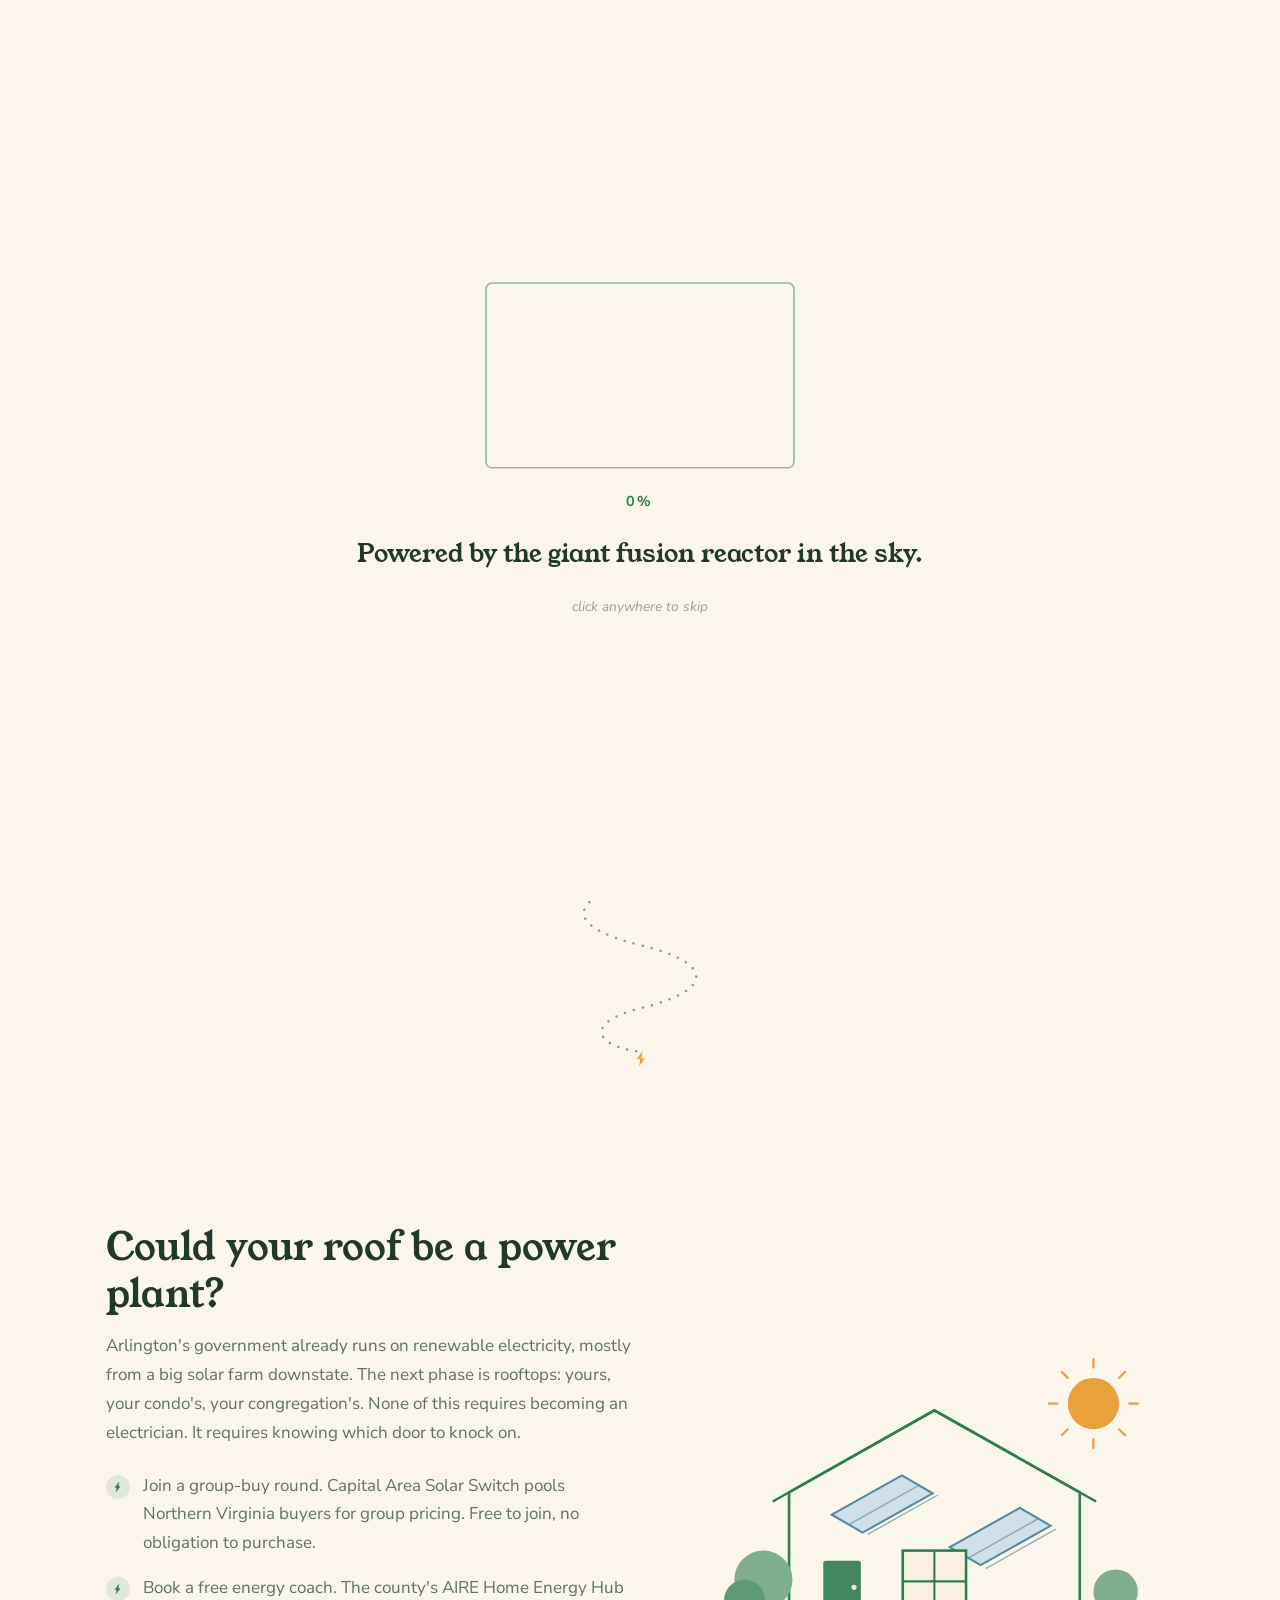
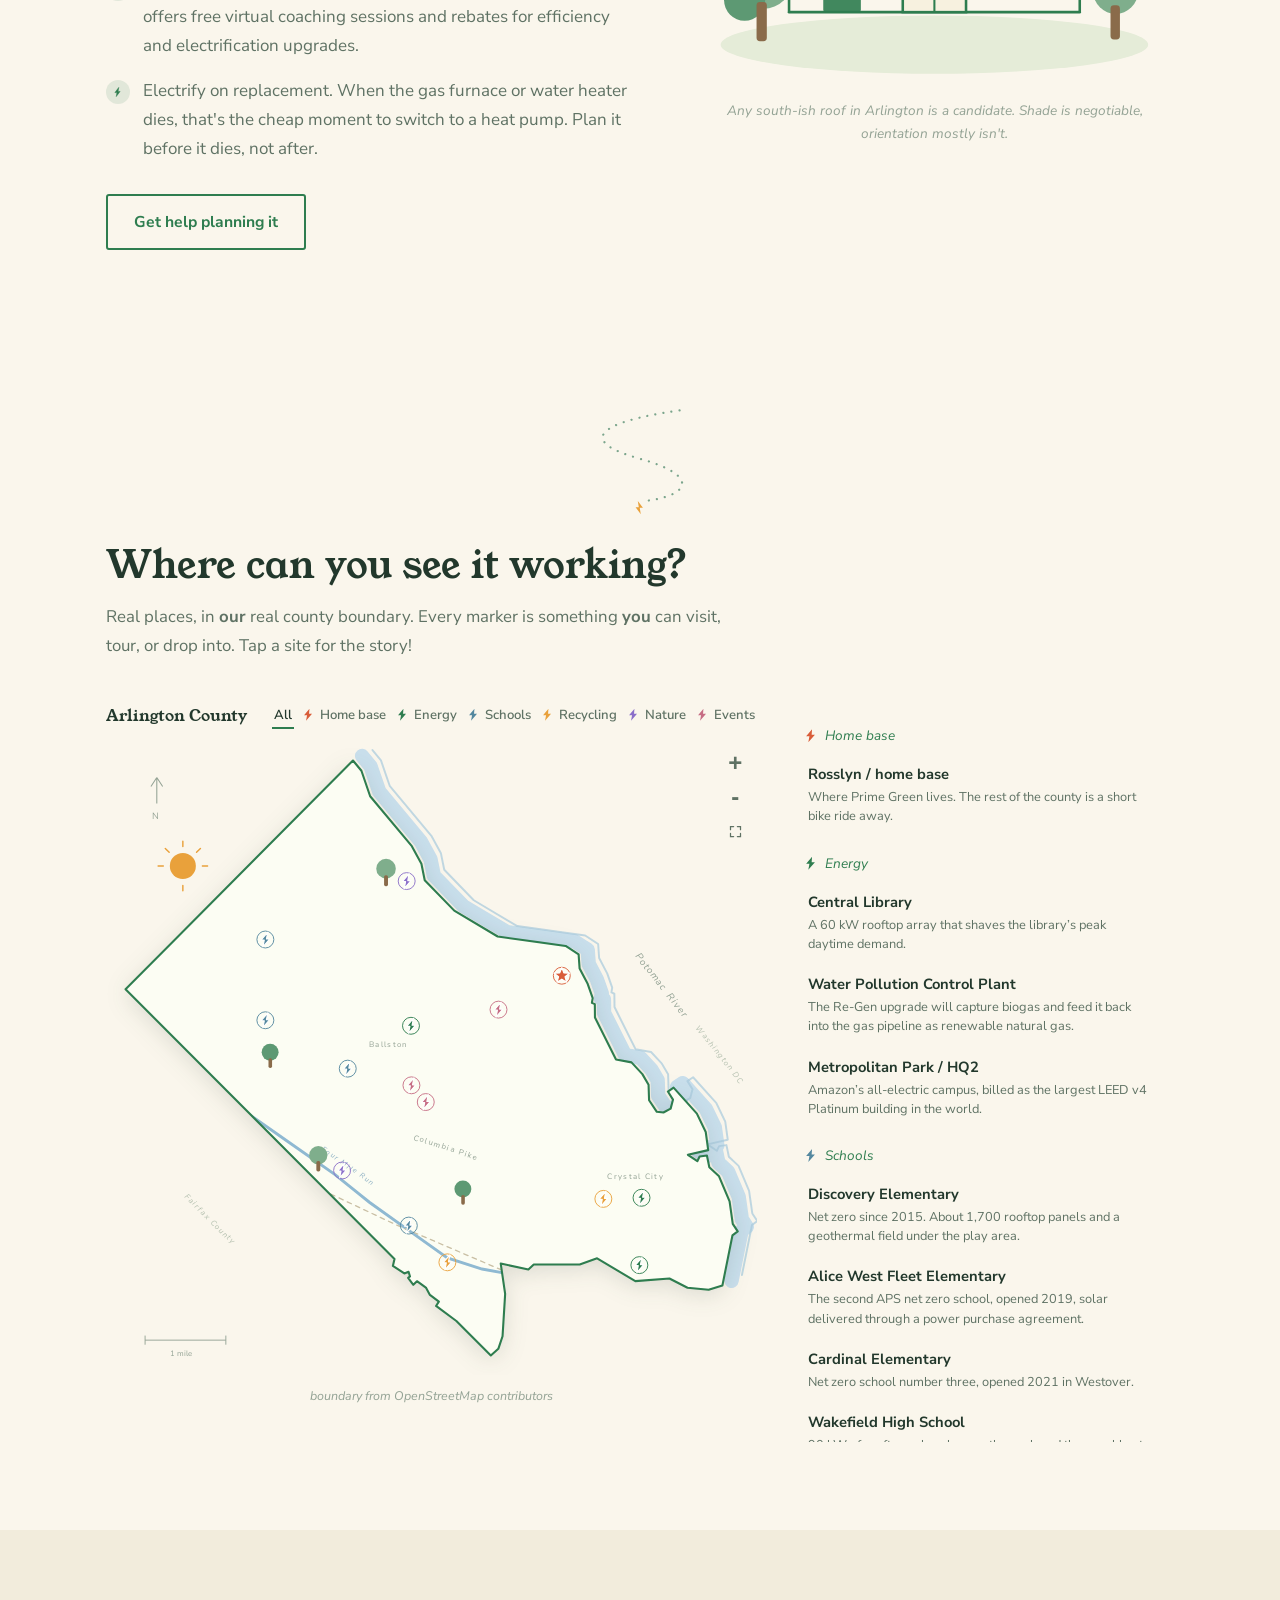
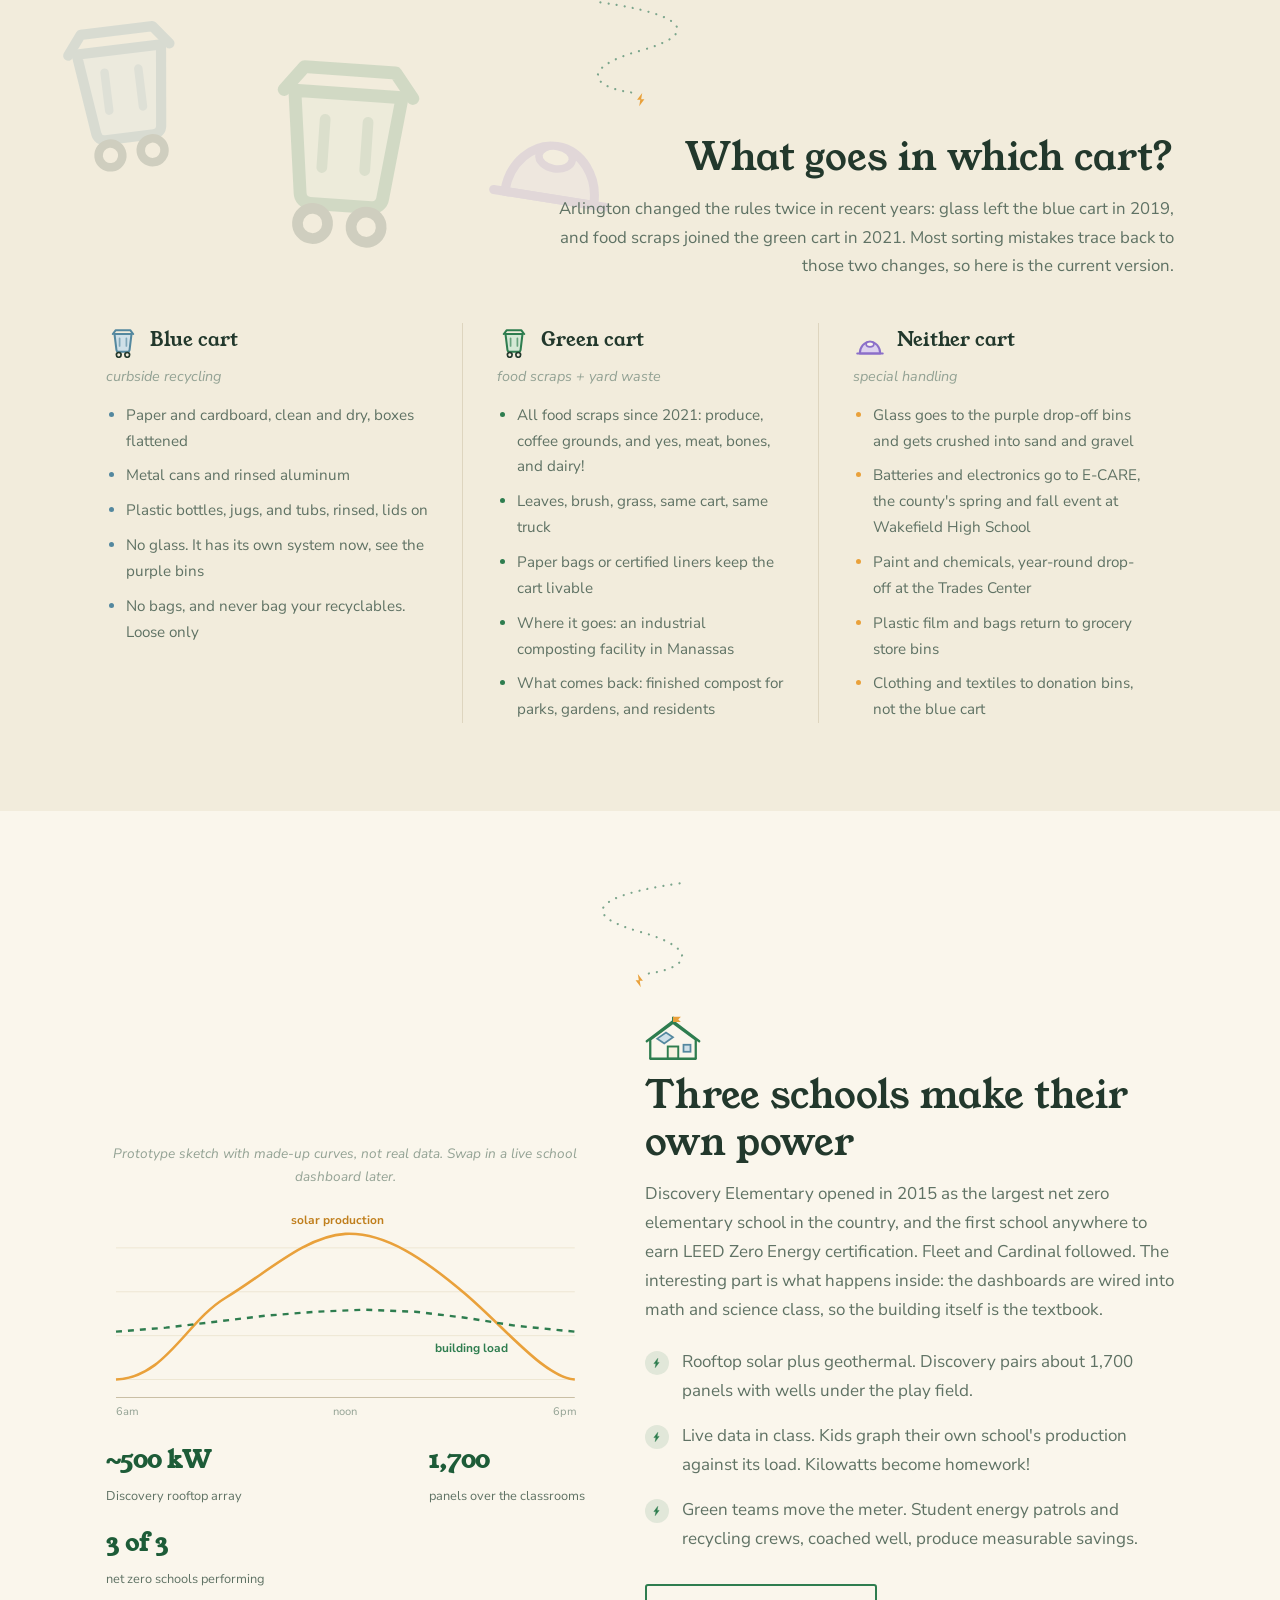
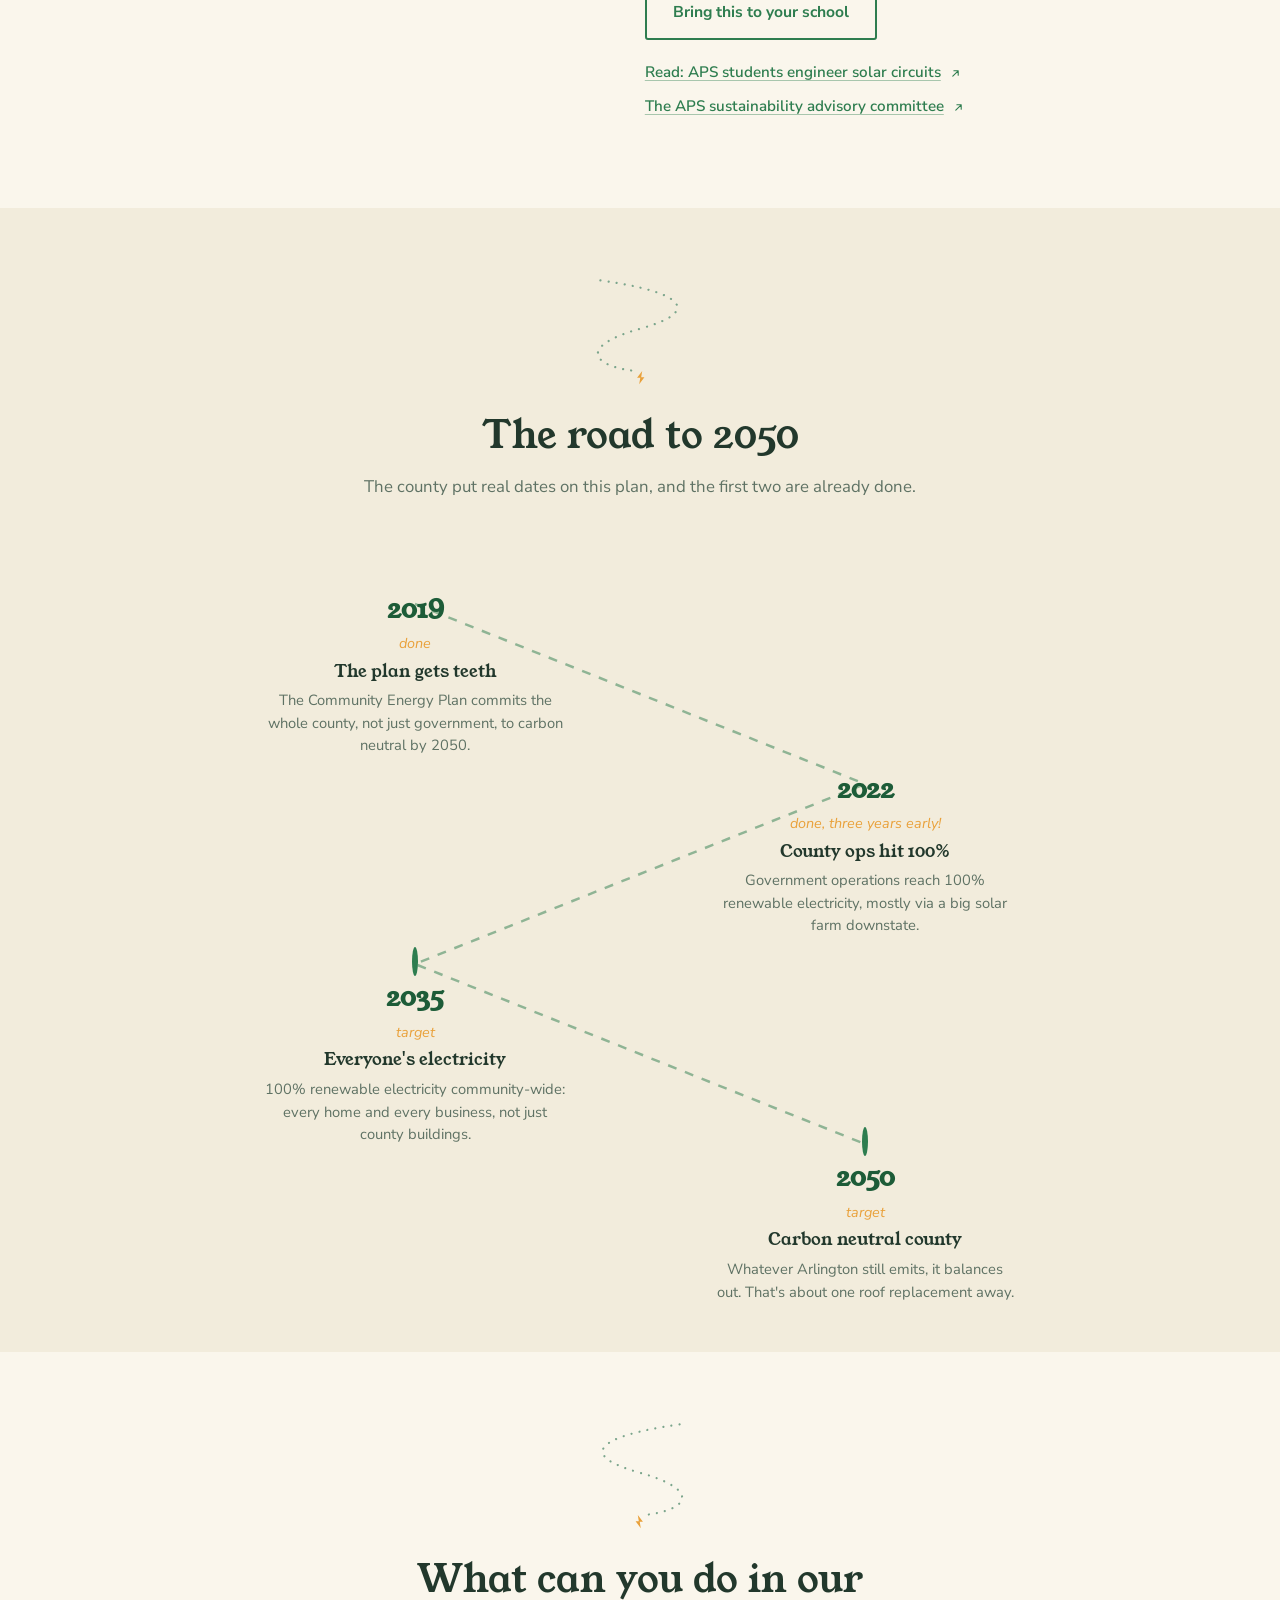
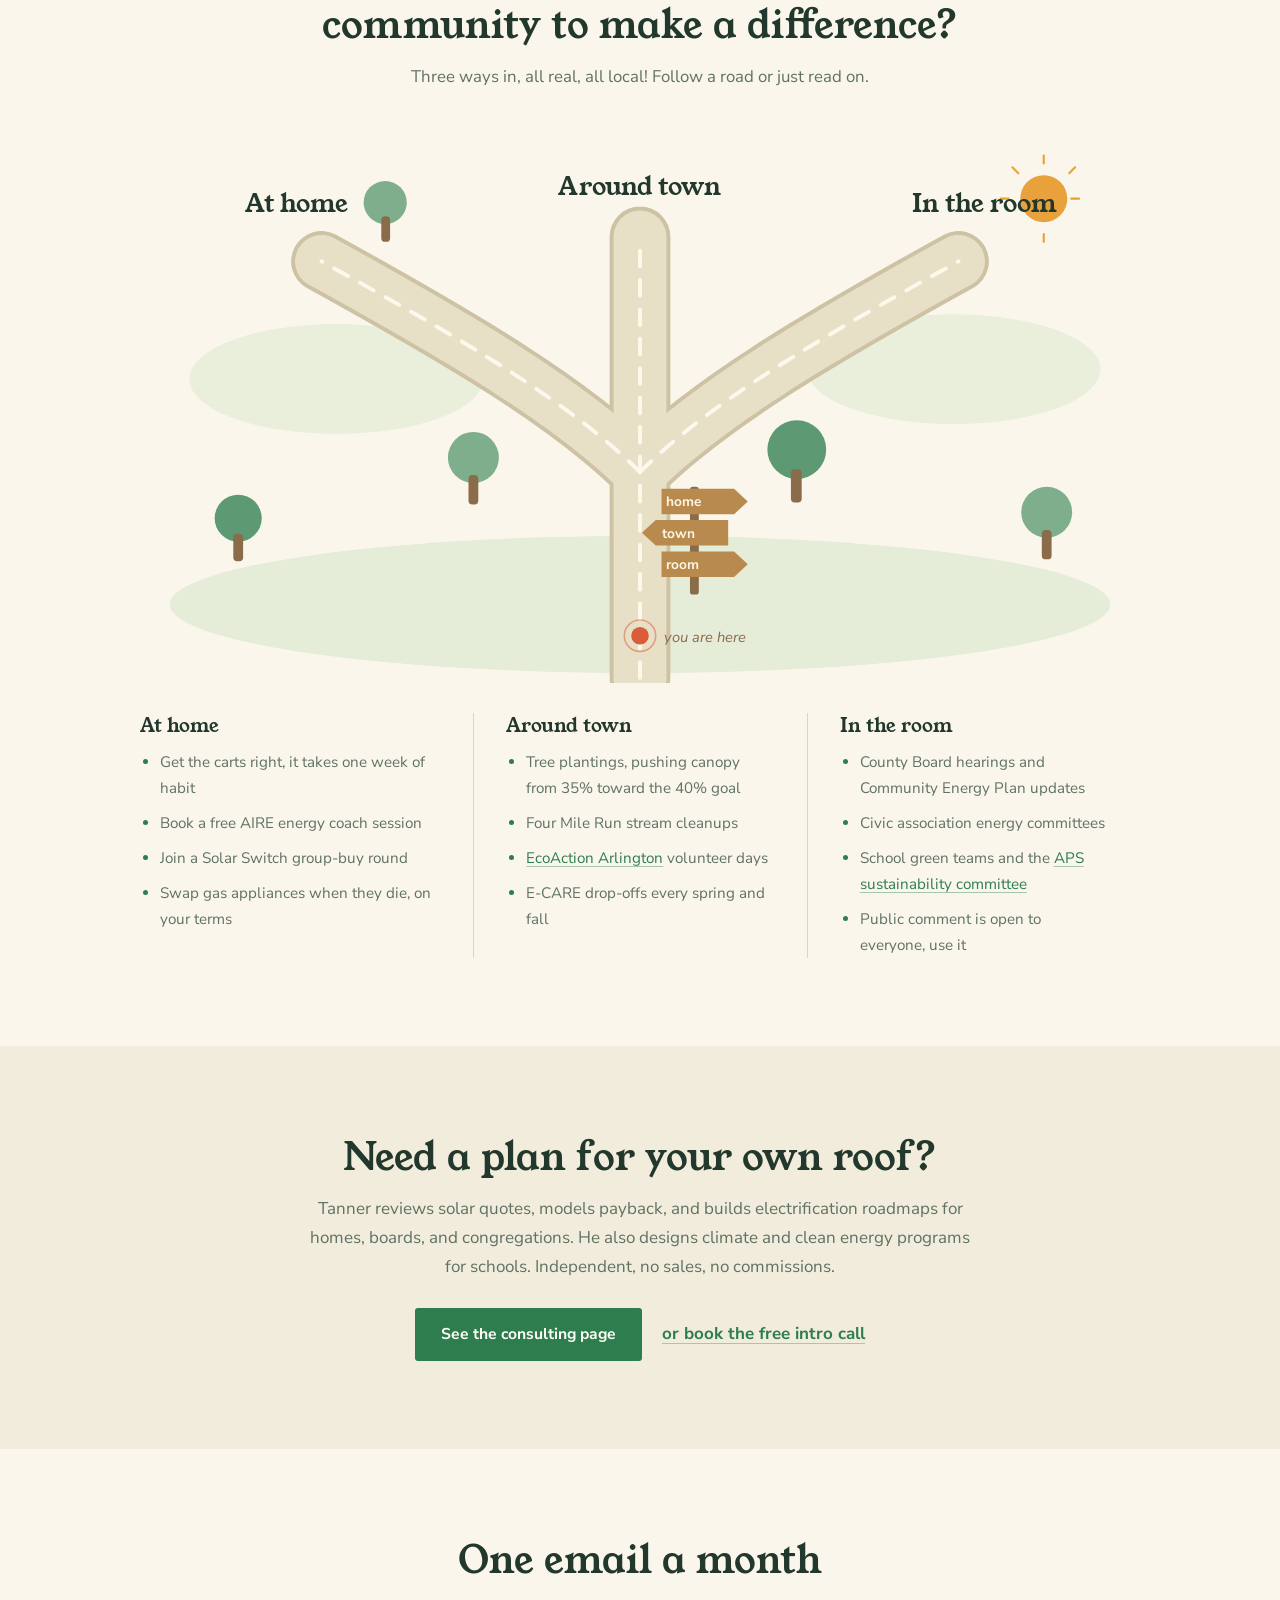
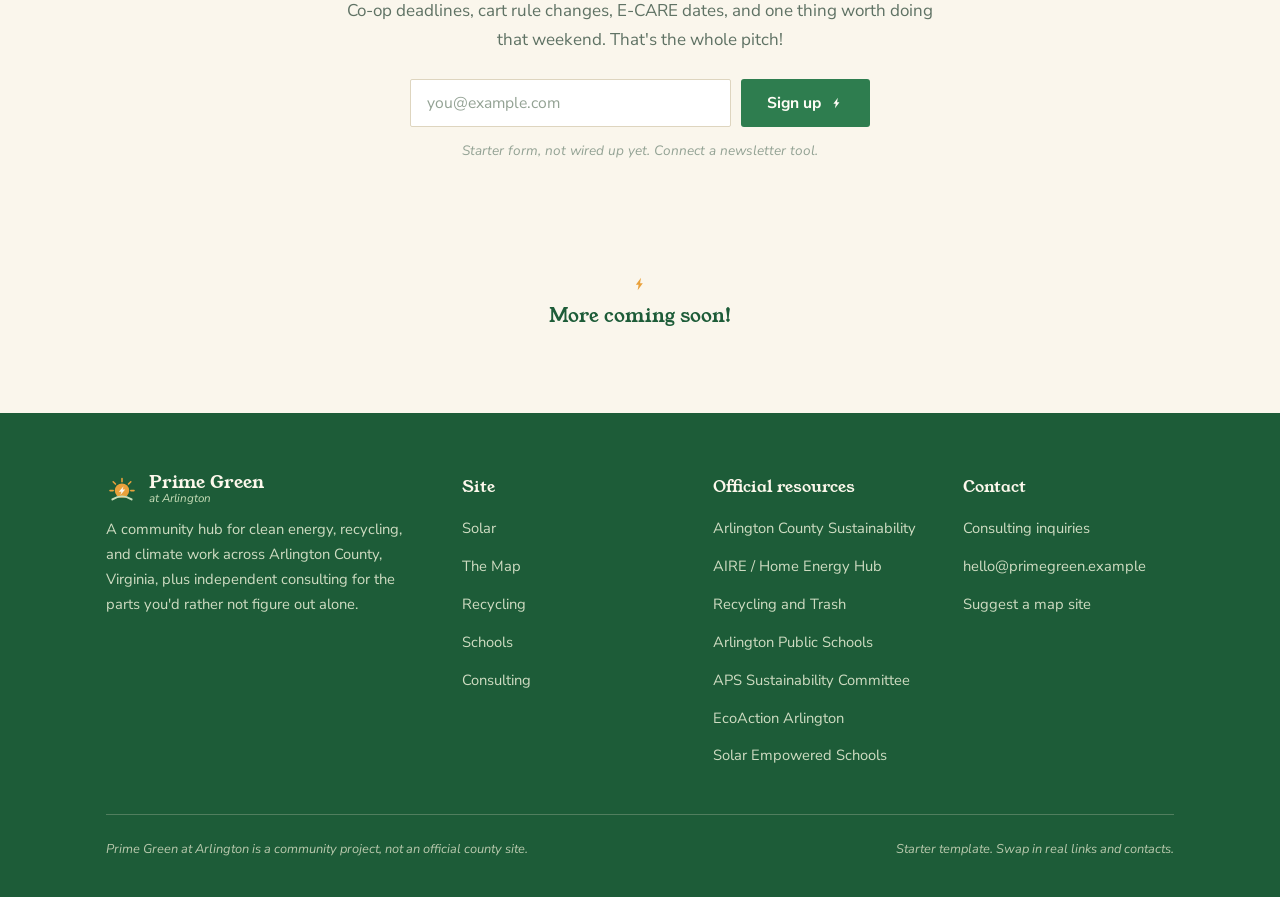
==== index.html @ dbecb6dd "Add files via upload" ====
<!DOCTYPE html>
<html lang="en">
<head>
<meta charset="UTF-8">
<meta name="viewport" content="width=device-width, initial-scale=1.0">
<title>Prime Green at Arlington | Clean Energy, Recycling, and Climate Work in Arlington County, VA</title>
<meta name="description" content="Prime Green tracks Arlington County's switch to clean energy: solar, recycling, net zero schools, and the road to carbon neutral by 2050. Plus independent consulting.">
<link rel="preconnect" href="https://fonts.googleapis.com">
<link rel="preconnect" href="https://fonts.gstatic.com" crossorigin>
<link href="https://fonts.googleapis.com/css2?family=Young+Serif&family=Nunito+Sans:ital,wght@0,400;0,600;0,700;1,400;1,600&display=swap" rel="stylesheet">
<link rel="stylesheet" href="prime.css">
<style>
/* ---------- intro ---------- */
#intro{position:fixed;inset:0;z-index:600;background:var(--paper);display:flex;flex-direction:column;align-items:center;justify-content:center;gap:20px;transition:transform .65s cubic-bezier(.7,0,.3,1),opacity .55s;cursor:pointer}
#intro.done{transform:translateY(-100%);opacity:.3;pointer-events:none}
#intro svg{width:min(310px,70vw);overflow:visible}
#intro .cell{fill:rgba(46,125,79,.06);stroke:rgba(46,125,79,.35);stroke-width:1;transition:fill .16s}
#intro .cell.on{fill:#2e7d4f}
.intro-pct{font-size:.9rem;font-weight:700;letter-spacing:.18em;color:var(--green)}
.intro-line{font-family:var(--serif);font-size:clamp(1.1rem,2.7vw,1.55rem);color:var(--ink);text-align:center;padding:0 26px}
.intro-meta{font-style:italic;font-size:.85rem;color:var(--faint)}
body.intro-lock{overflow:hidden}

/* ---------- hero ---------- */
.hero{padding:170px 0 70px;text-align:center;position:relative;overflow:hidden}
.hero::before{content:"";position:absolute;inset:0;background:radial-gradient(640px 340px at 50% 0%,rgba(233,161,59,.14),transparent 65%)}
.hero .wrap{position:relative}
.hero-sun{width:92px;height:92px;margin:0 auto 18px;display:block}
.sun-rays{animation:sunspin 60s linear infinite;transform-origin:50px 50px}
@keyframes sunspin{to{transform:rotate(360deg)}}
@media(prefers-reduced-motion:reduce){.sun-rays{animation:none}}
.hero h1{font-size:clamp(2.1rem,4.6vw,3.5rem);line-height:1.16;max-width:17em;margin:8px auto 20px}
.hero .sub{color:var(--soft);font-size:1.13rem;max-width:37em;margin:0 auto 34px}
.btn-row{display:flex;gap:20px;justify-content:center;align-items:center;flex-wrap:wrap}
.stats-wrap{margin-top:56px}

/* ---------- solar split ---------- */
.split{display:grid;grid-template-columns:1.05fr .95fr;gap:60px;align-items:center}
@media(max-width:920px){.split{grid-template-columns:1fr;gap:40px}}
.sketch{position:relative}
.sketch svg{display:block;width:100%;height:auto}
.sketch figcaption{margin-top:10px;text-align:center;font-style:italic;font-size:.85rem;color:var(--faint)}

/* ---------- map ---------- */
.map-shell{display:grid;grid-template-columns:1.25fr .75fr;gap:26px;align-items:stretch}
@media(max-width:980px){.map-shell{grid-template-columns:1fr}}
.map-frame{position:relative}
.map-head{display:flex;justify-content:space-between;align-items:center;gap:12px;flex-wrap:wrap;margin-bottom:12px}
.map-head .t{font-family:var(--serif);font-size:1rem;color:var(--ink)}
.map-filters{display:flex;gap:7px;flex-wrap:wrap}
.mf{font-family:var(--sans);font-size:.82rem;font-weight:600;padding:3px 2px;border:0;border-bottom:2px solid transparent;background:none;color:var(--soft);cursor:pointer;display:inline-flex;align-items:center;gap:7px;transition:all .2s}
.mf i{width:10px;height:12px;display:inline-block;clip-path:polygon(62% 0,8% 55%,38% 55%,28% 100%,88% 42%,58% 42%)}
.mf:hover{color:var(--ink)}
.mf.on{color:var(--ink);border-bottom-color:var(--green)}
.map-box{position:relative}
.map-box svg{display:block;width:100%;height:auto}
.zoomctl{position:absolute;top:6px;right:6px;display:grid;gap:2px;z-index:6}
.zoomctl button{width:32px;height:32px;border:0;background:none;color:var(--soft);font-size:1.5rem;font-weight:600;line-height:1;cursor:pointer;display:flex;align-items:center;justify-content:center;transition:color .15s,transform .15s}
.zoomctl button:hover{color:var(--green-deep);transform:scale(1.15)}
.zoomctl button svg{width:15px;height:15px}
#mapBox.zoomed svg{cursor:grab}
#mapBox.dragging svg{cursor:grabbing}
.map-foot{display:flex;justify-content:space-between;gap:10px;flex-wrap:wrap;margin-top:10px;font-size:.78rem;font-style:italic;color:var(--faint)}
.map-tip{position:absolute;z-index:5;pointer-events:none;background:#fff;border:1px solid var(--rule);border-radius:2px;box-shadow:0 8px 26px rgba(34,56,44,.16);padding:10px 14px;max-width:235px;opacity:0;transition:opacity .15s;transform:translate(-50%,-112%)}
.map-tip b{display:block;font-size:.85rem;color:var(--green-deep);margin-bottom:3px}
.map-tip span{font-size:.8rem;color:var(--soft);line-height:1.5;display:block}
.map-tip.show{opacity:1}
.mk{cursor:pointer}
.mk .ring{transform-box:fill-box;transform-origin:center;animation:pulse 2.6s ease-out infinite}
@keyframes pulse{0%{transform:scale(.4);opacity:.7}70%{transform:scale(2.1);opacity:0}100%{transform:scale(2.1);opacity:0}}
@media(prefers-reduced-motion:reduce){.mk .ring{animation:none;opacity:.2}}
.mk.dim{opacity:.15}
.mk.on .dot{stroke:var(--ink)}
.site-list{padding:6px 0;overflow-y:auto;max-height:740px}
.sl-group{font-style:italic;font-size:.85rem;color:var(--green);padding:16px 22px 6px;display:flex;align-items:center;gap:9px}
.sl-group i{width:11px;height:13px;display:inline-block;clip-path:polygon(62% 0,8% 55%,38% 55%,28% 100%,88% 42%,58% 42%)}
.sl-item{padding:9px 22px;cursor:pointer;border-left:3px solid transparent;transition:all .15s}
.sl-item:hover,.sl-item.on{background:rgba(46,125,79,.06);border-left-color:var(--green)}
.sl-item b{display:block;font-size:.92rem;color:var(--ink)}
.sl-item span{font-size:.8rem;color:var(--soft);line-height:1.5;display:block;margin-top:1px}
.sl-item.hide{display:none}

/* ---------- recycling ---------- */
.cart-art{position:absolute;top:64px;left:3%;display:flex;align-items:flex-start;gap:30px;opacity:.16;pointer-events:none}
.cart-art svg{width:170px;height:auto}
.cart-art svg:nth-child(1){transform:rotate(-7deg)}
.cart-art svg:nth-child(2){width:215px;transform:translateY(30px) rotate(4deg)}
.cart-art svg:nth-child(3){width:150px;transform:translateY(70px) rotate(9deg)}
@media(max-width:880px){.cart-art{opacity:.09;gap:14px;left:0;top:36px}.cart-art svg{width:110px}.cart-art svg:nth-child(2){width:130px}.cart-art svg:nth-child(3){width:95px}}
.guide{display:grid;grid-template-columns:1fr 1fr 1fr;gap:0}
@media(max-width:880px){.guide{grid-template-columns:1fr}}
.gcol{padding:0 34px}
.gcol:first-child{padding-left:0}
.gcol+.gcol{border-left:1px solid var(--rule)}
@media(max-width:880px){.gcol{padding:26px 0;border-left:0!important}.gcol+.gcol{border-top:1px solid var(--rule)}}
.gcol h3{display:flex;align-items:center;gap:10px;margin-bottom:6px}
.gcol h3 svg{width:34px;height:auto;flex:none}
.gcol .gsub{font-style:italic;color:var(--faint);font-size:.9rem;margin-bottom:14px;display:block}
.gcol ul{list-style:disc;padding-left:20px;display:grid;gap:9px;color:var(--soft);font-size:.95rem}
.gcol li::marker{color:var(--green)}
.gcol li b{color:var(--ink)}
.g-blue li::marker{color:var(--sky)}
.g-x li::marker{color:var(--sun)}

/* ---------- schools ---------- */
.school-feat{display:grid;grid-template-columns:.95fr 1.05fr;gap:60px;align-items:center}
@media(max-width:920px){.school-feat{grid-template-columns:1fr;gap:40px}}
.dash svg{display:block;width:100%;height:auto}
.dash .drow{display:flex;justify-content:space-between;gap:14px;margin-top:18px;flex-wrap:wrap}
.dash .dcell b{display:block;font-family:var(--serif);font-size:1.5rem;color:var(--green-deep)}
.dash .dcell small{font-size:.8rem;color:var(--soft)}
.dash figcaption{margin:0 0 14px;font-style:italic;font-size:.85rem;color:var(--faint);text-align:center}

/* ---------- zigzag timeline ---------- */
.zig{position:relative;height:720px;max-width:900px;margin:0 auto}
.zigline{position:absolute;inset:0;width:100%;height:100%}
.zstop{position:absolute;width:300px;transform:translateX(-50%);text-align:center}
.zstop .zdot{width:18px;height:18px;border-radius:50%;border:3px solid var(--green);background:var(--paper);margin:0 auto 12px}
.zstop.done .zdot{border:0;border-radius:0;width:19px;height:22px;background:var(--green);clip-path:polygon(62% 0,8% 55%,38% 55%,28% 100%,88% 42%,58% 42%)}
.zstop b{font-family:var(--serif);font-size:1.6rem;color:var(--green-deep);display:block}
.zstop .zflag{font-style:italic;color:var(--sun);font-size:.9rem;display:block;margin-bottom:4px}
.zstop h3{font-size:1.08rem;margin-bottom:6px}
.zstop p{font-size:.92rem;color:var(--soft);line-height:1.55}
@media(max-width:760px){
  .zig{height:auto;display:grid;gap:34px;justify-items:center}
  .zigline{display:none}
  .zstop{position:static;transform:none}
}

/* ---------- fork in the road ---------- */
.fork-fig{max-width:980px;margin:0 auto 30px}
.fork-fig svg{display:block;width:100%;height:auto}
.lane-dash{stroke-dasharray:16 14;animation:roaddash 1.7s linear infinite}
@keyframes roaddash{to{stroke-dashoffset:-60}}
@media(prefers-reduced-motion:reduce){.lane-dash{animation:none}}
.fork-branch{cursor:pointer}
.fork-branch .road-label{font-family:var(--serif);font-size:26px;fill:var(--ink);transition:fill .2s}
.fork-branch:hover .road-label,.fork-branch.lit .road-label{fill:var(--green)}
.fork-branch:hover .lane-dash,.fork-branch.lit .lane-dash{stroke:var(--sun)}
.paths{display:grid;grid-template-columns:1fr 1fr 1fr;gap:0;max-width:1000px;margin:0 auto}
@media(max-width:880px){.paths{grid-template-columns:1fr}}
.path-col{padding:0 32px}
.path-col:first-child{padding-left:0}
.path-col+.path-col{border-left:1px solid var(--rule)}
@media(max-width:880px){.path-col{padding:24px 0;border-left:0!important}.path-col+.path-col{border-top:1px solid var(--rule)}}
.path-col.lit h3{color:var(--green)}
.path-col h3{margin-bottom:12px;transition:color .2s}
.path-col ul{list-style:disc;padding-left:20px;display:grid;gap:9px;color:var(--soft);font-size:.95rem}
.path-col li::marker{color:var(--green)}

/* ---------- signup ---------- */
.signup{display:flex;gap:10px;max-width:460px;margin:0 auto}
.signup input{flex:1;background:#fff;border:1px solid var(--rule);border-radius:2px;color:var(--ink);padding:12px 16px;font-family:var(--sans);font-size:.98rem;min-width:0;outline:none}
.signup input:focus{border-color:var(--green)}
.signup input::placeholder{color:var(--faint)}
</style>
</head>
<body>

<div id="intro" role="presentation" aria-hidden="true">
  <svg viewBox="0 0 302 182" xmlns="http://www.w3.org/2000/svg" fill="none">
    <rect x="1" y="1" width="300" height="180" rx="6" stroke="rgba(46,125,79,.5)" stroke-width="1.6"/>
    <g id="introGrid"></g>
  </svg>
  <div class="intro-pct" id="introPct">0%</div>
  <div class="intro-line">Powered by the giant fusion reactor in the sky.</div>
  <div class="intro-meta">click anywhere to skip</div>
</div>
<script>
(function(){
  const el=document.getElementById('intro');
  if(sessionStorage.getItem('primeIntro')||matchMedia('(prefers-reduced-motion: reduce)').matches){el.remove();return}
  document.body.classList.add('intro-lock');
  const NS='http://www.w3.org/2000/svg';
let view={x:0,y:0,w:VB.w,h:VB.h};
  const grid=document.getElementById('introGrid');
  const cells=[];
  for(let r=0;r<4;r++)for(let c=0;c<6;c++){
    const rect=document.createElementNS(NS,'rect');
    rect.setAttribute('x',16+c*45);rect.setAttribute('y',14+r*40);
    rect.setAttribute('width',41);rect.setAttribute('height',36);
    rect.setAttribute('rx',4);rect.setAttribute('class','cell');
    grid.append(rect);cells.push(rect);
  }
  const order=cells.map((_,i)=>i).sort(()=>Math.random()-.5);
  const pct=document.getElementById('introPct');
  const T=1500,t0=performance.now();let done=false;
  function finish(){
    if(done)return;done=true;
    try{sessionStorage.setItem('primeIntro','1')}catch(e){}
    el.classList.add('done');document.body.classList.remove('intro-lock');
    setTimeout(()=>el.remove(),800);
  }
  (function tick(){
    if(done)return;
    const p=Math.min((performance.now()-t0)/T,1);
    const n=Math.floor(p*cells.length);
    for(let i=0;i<n;i++)cells[order[i]].classList.add('on');
    pct.textContent=Math.round(p*100)+'%';
    if(p>=1){setTimeout(finish,430)}else requestAnimationFrame(tick);
  })();
  setTimeout(()=>{if(!done){cells.forEach(c=>c.classList.add('on'));pct.textContent='100%';finish()}},T+1000);
  el.addEventListener('click',finish);
})();
</script>

<nav>
  <div class="nav-inner">
    <a class="brand" href="index.html">
      <svg viewBox="0 0 40 40" fill="none">
        <circle cx="20" cy="22" r="9" fill="#e9a13b"/>
        <polygon points="22,16.5 16,23.5 19.3,23.5 18,27.5 24,20.5 20.7,20.5" fill="#faf6ec"/>
        <g stroke="#e9a13b" stroke-width="2" stroke-linecap="round">
          <path d="M20 7v4M9 11l2.8 2.8M31 11l-2.8 2.8M5 22h4M31 22h4"/>
        </g>
        <path d="M8 33c8-5 16-5 24 0" stroke="#2e7d4f" stroke-width="2.4" stroke-linecap="round" fill="none"/>
      </svg>
      <span class="brand-name">Prime Green<small>at Arlington</small></span>
    </a>
    <button class="nav-toggle" aria-label="Menu" onclick="document.querySelector('.nav-links').classList.toggle('open')">
      <svg viewBox="0 0 24 24" fill="none" stroke-width="1.8" stroke-linecap="round"><path d="M4 7h16M4 12h16M4 17h16"/></svg>
    </button>
    <ul class="nav-links">
      <li><a href="#solar">Solar</a></li>
      <li><a href="#map">The Map</a></li>
      <li><a href="#recycling">Recycling</a></li>
      <li><a href="#schools">Schools</a></li>
      <li><a href="#schedule">2050</a></li>
      <li><a href="consulting.html" class="nav-cta">Consulting</a></li>
    </ul>
  </div>
</nav>

<header class="hero">
  <div class="wrap">
    <svg class="hero-sun" viewBox="0 0 100 100" fill="none" role="img" aria-label="A friendly sun">
      <g class="sun-rays" stroke="#e9a13b" stroke-width="3" stroke-linecap="round">
        <path d="M50 6v12M50 82v12M6 50h12M82 50h12M19 19l8.5 8.5M72.5 72.5L81 81M81 19l-8.5 8.5M27.5 72.5L19 81"/>
      </g>
      <circle cx="50" cy="50" r="20" fill="#e9a13b"/>
      <polygon points="54,37 41,54 49,54 45,64 59,47 51,47" fill="#faf6ec"/>
      <path d="M10 91c26-13 54-13 80 0" stroke="#2e7d4f" stroke-width="3.5" stroke-linecap="round"/>
    </svg>
    <h1>Arlington is switching to clean energy. <span class="accent">This is our community's map.</span></h1>
    <p class="sub">Prime Green tracks the county's climate work and helps you plug into it: solar on the rooftops, food scraps out of the landfill, three net zero schools and counting. Built in Rosslyn, covering all 26 square miles.</p>
    <div class="btn-row">
      <a class="btn" href="#map">See the map
        <svg viewBox="0 0 24 24" fill="none" stroke="currentColor" stroke-width="2" stroke-linecap="round" stroke-linejoin="round"><path d="M5 12h14M13 6l6 6-6 6"/></svg>
      </a>
      <a class="tlink" href="consulting.html">Work with Tanner
        <svg viewBox="0 0 24 24" fill="none" stroke="currentColor" stroke-width="2" stroke-linecap="round" stroke-linejoin="round"><path d="M5 12h14M13 6l6 6-6 6"/></svg>
      </a>
    </div>
    <div class="stats-wrap reveal">
      <div class="stats">
        <div class="stat"><b data-count="2050">2050</b><small>carbon neutral county target</small></div>
        <div class="stat"><b data-count="100" data-suffix="%">100%</b><small>renewable electricity for county operations</small></div>
        <div class="stat"><b data-count="3">3</b><small>net zero schools already running</small></div>
        <div class="stat"><b data-count="26" data-suffix=" sq mi">26 sq mi</b><small>the whole county, all of it in scope</small></div>
      </div>
    </div>
    <div class="trail trail-lead" aria-hidden="true"><svg viewBox="0 0 300 230" fill="none"><path d="M150 6 C60 30 60 62 150 84 C240 106 240 138 150 160 C86 176 92 204 148 212" stroke="#7ba58c" stroke-width="3" stroke-linecap="round" stroke-dasharray="0.1 11"/><path d="M153 211.5 L146 220.8 h4.4 L148.9 229.5 L156 220.2 h-4.4 Z" fill="#e9a13b"/></svg></div>
  </div>
</header>

<!-- ============ SOLAR ============ -->
<section id="solar">
  <div class="wrap">
    <div class="split">
      <div class="reveal">
        <h2>Could your roof be a power plant?</h2>
        <p style="color:var(--soft)">Arlington's government already runs on renewable electricity, mostly from a big solar farm downstate. The next phase is rooftops: yours, your condo's, your congregation's. None of this requires becoming an electrician. It requires knowing which door to knock on.</p>
        <ul class="checklist">
          <li><span class="tick"><svg viewBox="0 0 24 24"><path d="M13.5 2.8L5.8 13.2h4.1l-1.4 8 7.7-10.4h-4.1z" fill="#2e7d4f"/></svg></span>
            <span>Join a group-buy round. Capital Area Solar Switch pools Northern Virginia buyers for group pricing. Free to join, no obligation to purchase.</span></li>
          <li><span class="tick"><svg viewBox="0 0 24 24"><path d="M13.5 2.8L5.8 13.2h4.1l-1.4 8 7.7-10.4h-4.1z" fill="#2e7d4f"/></svg></span>
            <span>Book a free energy coach. The county's AIRE Home Energy Hub offers free virtual coaching sessions and rebates for efficiency and electrification upgrades.</span></li>
          <li><span class="tick"><svg viewBox="0 0 24 24"><path d="M13.5 2.8L5.8 13.2h4.1l-1.4 8 7.7-10.4h-4.1z" fill="#2e7d4f"/></svg></span>
            <span>Electrify on replacement. When the gas furnace or water heater dies, that's the cheap moment to switch to a heat pump. Plan it before it dies, not after.</span></li>
        </ul>
        <a class="btn btn-ghost" href="consulting.html">Get help planning it</a>
      </div>
      <figure class="sketch reveal">
        <svg viewBox="0 0 560 420" xmlns="http://www.w3.org/2000/svg" fill="none" role="img" aria-label="Drawing of a house with rooftop solar panels">
          <ellipse cx="280" cy="368" rx="250" ry="34" fill="#e5ecd8"/>
          <circle cx="466" cy="86" r="30" fill="#e9a13b"/>
          <g stroke="#e9a13b" stroke-width="2.6" stroke-linecap="round">
            <path d="M466 44v-10M466 138v-10M424 86h-10M518 86h-10M436 56l-7-7M496 56l7-7M436 116l-7 7M496 116l7 7"/>
          </g>
          <path d="M110 330V190l170-96 170 96v140" stroke="#2e7d4f" stroke-width="3" stroke-linejoin="round"/>
          <path d="M92 200l188-106 188 106" stroke="#2e7d4f" stroke-width="3" stroke-linecap="round" stroke-linejoin="round"/>
          <path d="M110 330h340" stroke="#2e7d4f" stroke-width="3" stroke-linecap="round"/>
          <g stroke="#54889f" stroke-width="2.4" fill="#cfe0e8">
            <path d="M160 216l82-46 36 21-82 46z"/>
            <path d="M292 214l82-46 36 21-82 46z" transform="translate(6 40)"/>
          </g>
          <g stroke="#54889f" stroke-width="1.6" opacity=".65">
            <path d="M181 227l82-46M202 239l82-46"/>
            <path d="M319 267l82-46M340 279l82-46"/>
          </g>
          <rect x="243" y="258" width="74" height="72" fill="#f7f1df" stroke="#2e7d4f" stroke-width="3"/>
          <path d="M280 258v72M243 294h74" stroke="#2e7d4f" stroke-width="2.4"/>
          <rect x="150" y="270" width="44" height="60" fill="#2e7d4f" opacity=".9" rx="3"/>
          <circle cx="186" cy="301" r="3" fill="#f7f1df"/>
          <circle cx="80" cy="292" r="34" fill="#7fae8c"/>
          <circle cx="58" cy="316" r="24" fill="#5d9973"/>
          <rect x="72" y="318" width="12" height="46" fill="#8a6b4a" rx="4"/>
          <circle cx="492" cy="306" r="26" fill="#7fae8c"/>
          <rect x="486" y="322" width="11" height="40" fill="#8a6b4a" rx="4"/>
        </svg>
        <figcaption>Any south-ish roof in Arlington is a candidate. Shade is negotiable, orientation mostly isn't.</figcaption>
      </figure>
    </div>
  </div>
</section>

<!-- ============ MAP ============ -->
<section id="map">
  <div class="wrap">
    <div class="trail flip" aria-hidden="true"><svg viewBox="0 0 300 150" fill="none"><path d="M96 6 C210 22 236 48 150 72 C64 96 84 124 148 130" stroke="#7ba58c" stroke-width="3" stroke-linecap="round" stroke-dasharray="0.1 11"/><path d="M153 129.5 L146 138.8 h4.4 L148.9 147.5 L156 138.2 h-4.4 Z" fill="#e9a13b"/></svg></div>
    <div class="sec-head reveal">
      <h2>Where can you see it working?</h2>
      <p>Real places, in <b>our</b> real county boundary. Every marker is something <b>you</b> can visit, tour, or drop into. Tap a site for the story!</p>
    </div>
    <div class="map-shell reveal">
      <div class="map-frame">
        <div class="map-head">
          <span class="t">Arlington County</span>
          <div class="map-filters" id="mapFilters"></div>
        </div>
        <div class="map-box" id="mapBox">
          <svg id="mapSvg" viewBox="0 0 1000 973.5" xmlns="http://www.w3.org/2000/svg">
            <defs>
              <clipPath id="countyClip"><path d="M30.0 381.3 L443.0 795.3 L440.5 806.0 L458.1 817.6 L464.6 815.0 L466.8 822.2 L463.9 824.3 L471.9 835.0 L477.5 829.5 L491.2 839.3 L497.4 850.5 L511.1 860.8 L506.8 867.5 L538.0 890.6 L590.9 943.5 L602.4 933.3 L608.9 914.0 L612.9 848.9 L606.1 802.4 L648.6 811.4 L656.8 803.9 L727.4 803.8 L754.1 794.4 L812.8 829.4 L865.2 825.4 L892.9 839.6 L925.4 842.6 L946.5 836.0 L961.9 759.2 L970.0 753.0 L962.4 741.4 L957.5 706.9 L941.3 668.4 L926.4 654.5 L922.7 636.5 L911.5 638.1 L908.0 645.2 L893.5 635.4 L924.7 628.2 L920.9 600.4 L907.3 572.2 L871.5 532.3 L862.8 538.3 L870.6 550.7 L867.0 564.5 L856.0 570.5 L845.8 569.4 L833.9 551.7 L833.1 527.8 L823.6 511.5 L806.9 493.5 L783.1 489.2 L750.8 424.5 L750.6 404.1 L746.1 402.1 L747.3 394.7 L739.6 372.8 L727.2 349.2 L725.7 327.7 L705.8 314.7 L601.4 300.2 L534.7 260.5 L489.4 213.7 L484.3 188.5 L469.6 161.5 L405.6 84.8 L392.2 45.7 L379.2 30.0 Z"/></clipPath>
            </defs>
            <!-- Potomac, painted -->
            <g fill="none" stroke-linecap="round" stroke-linejoin="round">
              <path d="M946.5 836.0 L961.9 759.2 L970.0 753.0 L962.4 741.4 L957.5 706.9 L941.3 668.4 L926.4 654.5 L922.7 636.5 L911.5 638.1 L908.0 645.2 L893.5 635.4 L924.7 628.2 L920.9 600.4 L907.3 572.2 L871.5 532.3 L862.8 538.3 L870.6 550.7 L867.0 564.5 L856.0 570.5 L845.8 569.4 L833.9 551.7 L833.1 527.8 L823.6 511.5 L806.9 493.5 L783.1 489.2 L750.8 424.5 L750.6 404.1 L746.1 402.1 L747.3 394.7 L739.6 372.8 L727.2 349.2 L725.7 327.7 L705.8 314.7 L601.4 300.2 L534.7 260.5 L489.4 213.7 L484.3 188.5 L469.6 161.5 L405.6 84.8 L392.2 45.7 L379.2 30.0" transform="translate(14 -7)" stroke="#c9dfec" stroke-width="22"/>
              <path d="M946.5 836.0 L961.9 759.2 L970.0 753.0 L962.4 741.4 L957.5 706.9 L941.3 668.4 L926.4 654.5 L922.7 636.5 L911.5 638.1 L908.0 645.2 L893.5 635.4 L924.7 628.2 L920.9 600.4 L907.3 572.2 L871.5 532.3 L862.8 538.3 L870.6 550.7 L867.0 564.5 L856.0 570.5 L845.8 569.4 L833.9 551.7 L833.1 527.8 L823.6 511.5 L806.9 493.5 L783.1 489.2 L750.8 424.5 L750.6 404.1 L746.1 402.1 L747.3 394.7 L739.6 372.8 L727.2 349.2 L725.7 327.7 L705.8 314.7 L601.4 300.2 L534.7 260.5 L489.4 213.7 L484.3 188.5 L469.6 161.5 L405.6 84.8 L392.2 45.7 L379.2 30.0" transform="translate(30 -16)" stroke="#a8cadd" stroke-width="3" opacity=".7"/>
            </g>
            <!-- county fill, whiter -->
            <path d="M30.0 381.3 L443.0 795.3 L440.5 806.0 L458.1 817.6 L464.6 815.0 L466.8 822.2 L463.9 824.3 L471.9 835.0 L477.5 829.5 L491.2 839.3 L497.4 850.5 L511.1 860.8 L506.8 867.5 L538.0 890.6 L590.9 943.5 L602.4 933.3 L608.9 914.0 L612.9 848.9 L606.1 802.4 L648.6 811.4 L656.8 803.9 L727.4 803.8 L754.1 794.4 L812.8 829.4 L865.2 825.4 L892.9 839.6 L925.4 842.6 L946.5 836.0 L961.9 759.2 L970.0 753.0 L962.4 741.4 L957.5 706.9 L941.3 668.4 L926.4 654.5 L922.7 636.5 L911.5 638.1 L908.0 645.2 L893.5 635.4 L924.7 628.2 L920.9 600.4 L907.3 572.2 L871.5 532.3 L862.8 538.3 L870.6 550.7 L867.0 564.5 L856.0 570.5 L845.8 569.4 L833.9 551.7 L833.1 527.8 L823.6 511.5 L806.9 493.5 L783.1 489.2 L750.8 424.5 L750.6 404.1 L746.1 402.1 L747.3 394.7 L739.6 372.8 L727.2 349.2 L725.7 327.7 L705.8 314.7 L601.4 300.2 L534.7 260.5 L489.4 213.7 L484.3 188.5 L469.6 161.5 L405.6 84.8 L392.2 45.7 L379.2 30.0 Z" fill="#fcfdf3" style="filter:drop-shadow(0 8px 18px rgba(34,56,44,.14))"/>
            <!-- waterways -->
            <g clip-path="url(#countyClip)" fill="none" stroke-linecap="round">
              <path d="M144.9 511.6 L204.8 562.9 L278.0 614.2 L351.2 665.5 L404.4 708.2 L464.3 751.0 L524.2 793.7 L577.4 810.8 L624.0 819.3 L697.2 836.4 L777.0 845.0 L856.9 853.5" stroke="#8fb9d2" stroke-width="4.5"/>
              <path d="M45.1 580.0 L244.7 648.4 L444.4 742.4 L624.0 819.3" stroke="#c9bfa4" stroke-width="2" stroke-dasharray="7 7"/>
            </g>
            <!-- boundary -->
            <path d="M30.0 381.3 L443.0 795.3 L440.5 806.0 L458.1 817.6 L464.6 815.0 L466.8 822.2 L463.9 824.3 L471.9 835.0 L477.5 829.5 L491.2 839.3 L497.4 850.5 L511.1 860.8 L506.8 867.5 L538.0 890.6 L590.9 943.5 L602.4 933.3 L608.9 914.0 L612.9 848.9 L606.1 802.4 L648.6 811.4 L656.8 803.9 L727.4 803.8 L754.1 794.4 L812.8 829.4 L865.2 825.4 L892.9 839.6 L925.4 842.6 L946.5 836.0 L961.9 759.2 L970.0 753.0 L962.4 741.4 L957.5 706.9 L941.3 668.4 L926.4 654.5 L922.7 636.5 L911.5 638.1 L908.0 645.2 L893.5 635.4 L924.7 628.2 L920.9 600.4 L907.3 572.2 L871.5 532.3 L862.8 538.3 L870.6 550.7 L867.0 564.5 L856.0 570.5 L845.8 569.4 L833.9 551.7 L833.1 527.8 L823.6 511.5 L806.9 493.5 L783.1 489.2 L750.8 424.5 L750.6 404.1 L746.1 402.1 L747.3 394.7 L739.6 372.8 L727.2 349.2 L725.7 327.7 L705.8 314.7 L601.4 300.2 L534.7 260.5 L489.4 213.7 L484.3 188.5 L469.6 161.5 L405.6 84.8 L392.2 45.7 L379.2 30.0 Z" fill="none" stroke="#2e7d4f" stroke-width="3.2" stroke-linejoin="round"/>
            <!-- geography labels -->
            <g font-family="Nunito Sans,sans-serif" fill="#93a294" letter-spacing="2">
              <text x="812" y="330" font-size="15" font-style="italic" transform="rotate(52 812 330)">Potomac River</text>
              <text x="905" y="440" font-size="12" font-style="italic" fill="#b3bfae" transform="rotate(52 905 440)">Washington DC</text>
              <text x="120" y="700" font-size="12" font-style="italic" fill="#b3bfae" transform="rotate(45 120 700)">Fairfax County</text>
              <text x="330" y="628" font-size="11" font-style="italic" fill="#8fb2c4" transform="rotate(35 330 628)">Four Mile Run</text>
              <text x="404" y="470" font-size="12">Ballston</text>
              <text x="770" y="672" font-size="12">Crystal City</text>
              <text x="472" y="612" font-size="12" transform="rotate(18 472 612)">Columbia Pike</text>
            </g>
            <!-- compass + scale -->
            <g stroke="#93a294" fill="#93a294">
              <path d="M78 96v-40M78 56l-9 14M78 56l9 14" fill="none" stroke-width="1.6"/>
              <text x="71" y="120" font-family="Nunito Sans,sans-serif" font-size="14" stroke="none">N</text>
            </g>
            <g stroke="#93a294">
              <path d="M60 920h124M60 913v14M184 913v14" fill="none" stroke-width="1.4"/>
              <text x="98" y="944" font-family="Nunito Sans,sans-serif" font-size="12" fill="#93a294" stroke="none">1 mile</text>
            </g>
            <!-- little landmarks -->
            <g aria-hidden="true">
              <circle cx="430" cy="196" r="15" fill="#7fae8c"/><rect x="427" y="206" width="6" height="17" rx="2.5" fill="#8a6b4a"/>
              <circle cx="252" cy="478" r="13" fill="#5d9973"/><rect x="249.5" y="487" width="5.5" height="15" rx="2.5" fill="#8a6b4a"/>
              <circle cx="326" cy="636" r="14" fill="#7fae8c"/><rect x="323" y="645" width="6" height="16" rx="2.5" fill="#8a6b4a"/>
              <circle cx="548" cy="688" r="13" fill="#5d9973"/><rect x="545.5" y="697" width="5.5" height="15" rx="2.5" fill="#8a6b4a"/>
              <circle cx="118" cy="192" r="20" fill="#e9a13b"/>
              <g stroke="#e9a13b" stroke-width="2.2" stroke-linecap="round">
                <path d="M118 162v-8M118 222v8M88 192h-8M148 192h8M97 171l-6-6M139 171l6-6"/>
              </g>
            </g>
            <g id="markers"></g>
          </svg>
          <div class="map-tip" id="mapTip"><b></b><span></span></div>
          <div class="zoomctl">
            <button id="zin" aria-label="Zoom in" type="button">+</button>
            <button id="zout" aria-label="Zoom out" type="button">-</button>
            <button id="zhome" aria-label="Reset zoom" type="button"><svg viewBox="0 0 24 24" fill="none" stroke="currentColor" stroke-width="2" stroke-linecap="round"><path d="M9 4H4v5M15 4h5v5M9 20H4v-5M15 20h5v-5"/></svg></button>
          </div>
        </div>
        <div class="map-foot" style="justify-content:center">
          <span>boundary from OpenStreetMap contributors</span>
        </div>
      </div>
      <aside class="site-list" id="siteList" aria-label="Map site list"></aside>
    </div>
  </div>
</section>

<!-- ============ RECYCLING ============ -->
<section id="recycling" class="tint">
  <div class="cart-art" aria-hidden="true">
    <svg viewBox="0 0 40 42" fill="none" stroke-linecap="round" stroke-linejoin="round"><path d="M10 13h20l-2.3 19a2 2 0 0 1-2 1.8H14.3a2 2 0 0 1-2-1.8z" fill="#cfe0e8" stroke="#54889f" stroke-width="2.4"/><path d="M8 13l3.5-4.5h17L32 13" stroke="#54889f" stroke-width="2.4"/><path d="M16 18v9M24 18v9" stroke="#54889f" stroke-width="2" opacity=".65"/><circle cx="15" cy="37.5" r="2.8" stroke="#22382c" stroke-width="2"/><circle cx="25" cy="37.5" r="2.8" stroke="#22382c" stroke-width="2"/></svg>
    <svg viewBox="0 0 40 42" fill="none" stroke-linecap="round" stroke-linejoin="round"><path d="M10 13h20l-2.3 19a2 2 0 0 1-2 1.8H14.3a2 2 0 0 1-2-1.8z" fill="#d5e8d5" stroke="#2e7d4f" stroke-width="2.4"/><path d="M8 13l3.5-4.5h17L32 13" stroke="#2e7d4f" stroke-width="2.4"/><path d="M16 18v9M24 18v9" stroke="#2e7d4f" stroke-width="2" opacity=".65"/><circle cx="15" cy="37.5" r="2.8" stroke="#22382c" stroke-width="2"/><circle cx="25" cy="37.5" r="2.8" stroke="#22382c" stroke-width="2"/></svg>
    <svg viewBox="0 0 40 42" fill="none" stroke-linecap="round" stroke-linejoin="round"><path d="M8 36a12 14 0 0 1 24 0z" fill="#ddd2ee" stroke="#8b6fc9" stroke-width="2.4"/><ellipse cx="20" cy="25" rx="4.5" ry="3" fill="#faf6ec" stroke="#8b6fc9" stroke-width="2"/><path d="M5 36h30" stroke="#8b6fc9" stroke-width="2.4"/></svg>
  </div>
  <div class="wrap">
    <div class="trail" aria-hidden="true"><svg viewBox="0 0 300 150" fill="none"><path d="M96 6 C210 22 236 48 150 72 C64 96 84 124 148 130" stroke="#7ba58c" stroke-width="3" stroke-linecap="round" stroke-dasharray="0.1 11"/><path d="M153 129.5 L146 138.8 h4.4 L148.9 147.5 L156 138.2 h-4.4 Z" fill="#e9a13b"/></svg></div>
    <div class="sec-head right reveal">
      <h2>What goes in which cart?</h2>
      <p>Arlington changed the rules twice in recent years: glass left the blue cart in 2019, and food scraps joined the green cart in 2021. Most sorting mistakes trace back to those two changes, so here is the current version.</p>
    </div>
    <div class="guide reveal">
      <div class="gcol g-blue">
        <h3><svg viewBox="0 0 40 42" fill="none" stroke-linecap="round" stroke-linejoin="round" aria-hidden="true"><path d="M10 13h20l-2.3 19a2 2 0 0 1-2 1.8H14.3a2 2 0 0 1-2-1.8z" fill="#cfe0e8" stroke="#54889f" stroke-width="2.4"/><path d="M8 13l3.5-4.5h17L32 13" stroke="#54889f" stroke-width="2.4"/><path d="M16 18v9M24 18v9" stroke="#54889f" stroke-width="2" opacity=".65"/><circle cx="15" cy="37.5" r="2.8" stroke="#22382c" stroke-width="2"/><circle cx="25" cy="37.5" r="2.8" stroke="#22382c" stroke-width="2"/></svg>Blue cart</h3>
        <span class="gsub">curbside recycling</span>
        <ul>
          <li>Paper and cardboard, clean and dry, boxes flattened</li>
          <li>Metal cans and rinsed aluminum</li>
          <li>Plastic bottles, jugs, and tubs, rinsed, lids on</li>
          <li>No glass. It has its own system now, see the purple bins</li>
          <li>No bags, and never bag your recyclables. Loose only</li>
        </ul>
      </div>
      <div class="gcol">
        <h3><svg viewBox="0 0 40 42" fill="none" stroke-linecap="round" stroke-linejoin="round" aria-hidden="true"><path d="M10 13h20l-2.3 19a2 2 0 0 1-2 1.8H14.3a2 2 0 0 1-2-1.8z" fill="#d5e8d5" stroke="#2e7d4f" stroke-width="2.4"/><path d="M8 13l3.5-4.5h17L32 13" stroke="#2e7d4f" stroke-width="2.4"/><path d="M16 18v9M24 18v9" stroke="#2e7d4f" stroke-width="2" opacity=".65"/><circle cx="15" cy="37.5" r="2.8" stroke="#22382c" stroke-width="2"/><circle cx="25" cy="37.5" r="2.8" stroke="#22382c" stroke-width="2"/></svg>Green cart</h3>
        <span class="gsub">food scraps + yard waste</span>
        <ul>
          <li>All food scraps since 2021: produce, coffee grounds, and yes, meat, bones, and dairy!</li>
          <li>Leaves, brush, grass, same cart, same truck</li>
          <li>Paper bags or certified liners keep the cart livable</li>
          <li>Where it goes: an industrial composting facility in Manassas</li>
          <li>What comes back: finished compost for parks, gardens, and residents</li>
        </ul>
      </div>
      <div class="gcol g-x">
        <h3><svg viewBox="0 0 40 42" fill="none" stroke-linecap="round" stroke-linejoin="round" aria-hidden="true"><path d="M8 36a12 14 0 0 1 24 0z" fill="#ddd2ee" stroke="#8b6fc9" stroke-width="2.4"/><ellipse cx="20" cy="25" rx="4.5" ry="3" fill="#faf6ec" stroke="#8b6fc9" stroke-width="2"/><path d="M5 36h30" stroke="#8b6fc9" stroke-width="2.4"/></svg>Neither cart</h3>
        <span class="gsub">special handling</span>
        <ul>
          <li>Glass goes to the purple drop-off bins and gets crushed into sand and gravel</li>
          <li>Batteries and electronics go to E-CARE, the county's spring and fall event at Wakefield High School</li>
          <li>Paint and chemicals, year-round drop-off at the Trades Center</li>
          <li>Plastic film and bags return to grocery store bins</li>
          <li>Clothing and textiles to donation bins, not the blue cart</li>
        </ul>
      </div>
    </div>
  </div>
</section>

<!-- ============ SCHOOLS ============ -->
<section id="schools">
  <div class="wrap">
    <div class="trail flip" aria-hidden="true"><svg viewBox="0 0 300 150" fill="none"><path d="M96 6 C210 22 236 48 150 72 C64 96 84 124 148 130" stroke="#7ba58c" stroke-width="3" stroke-linecap="round" stroke-dasharray="0.1 11"/><path d="M153 129.5 L146 138.8 h4.4 L148.9 147.5 L156 138.2 h-4.4 Z" fill="#e9a13b"/></svg></div>
    <div class="school-feat">
      <figure class="dash reveal">
        <figcaption>Prototype sketch with made-up curves, not real data. Swap in a live school dashboard later.</figcaption>
        <svg viewBox="0 0 480 220" xmlns="http://www.w3.org/2000/svg" fill="none">
          <g stroke="#eee7d3">
            <path d="M10 46h460M10 90h460M10 134h460M10 178h460"/>
          </g>
          <path d="M10 178 C60 176 80 120 120 96 S200 34 240 32 320 58 360 92 440 176 470 178" stroke="#e9a13b" stroke-width="2.6"/>
          <path d="M10 130 L60 126 110 120 160 114 210 110 260 108 310 110 360 116 410 124 470 130" stroke="#2e7d4f" stroke-width="2.4" stroke-dasharray="6 6"/>
          <g font-family="Nunito Sans,sans-serif" font-size="12" font-weight="700">
            <text x="185" y="22" fill="#c07f1d">solar production</text>
            <text x="330" y="150" fill="#2e7d4f">building load</text>
          </g>
          <path d="M10 196h460" stroke="#c9bfa4"/>
          <g font-family="Nunito Sans,sans-serif" font-size="11" fill="#93a294">
            <text x="10" y="214">6am</text><text x="228" y="214">noon</text><text x="448" y="214">6pm</text>
          </g>
        </svg>
        <div class="drow">
          <div class="dcell"><b>~500 kW</b><small>Discovery rooftop array</small></div>
          <div class="dcell"><b>1,700</b><small>panels over the classrooms</small></div>
          <div class="dcell"><b>3 of 3</b><small>net zero schools performing</small></div>
        </div>
      </figure>
      <div class="reveal">
        <svg viewBox="0 0 64 54" fill="none" style="width:56px;height:auto;display:block;margin-bottom:10px" aria-hidden="true">
          <path d="M6 50V28L32 9l26 19v22" stroke="#2e7d4f" stroke-width="2.6" stroke-linejoin="round"/>
          <path d="M2 30L32 7l30 23" stroke="#2e7d4f" stroke-width="2.6" stroke-linecap="round" stroke-linejoin="round"/>
          <path d="M14 27l10-7 8 5.5-10 7z" fill="#cfe0e8" stroke="#54889f" stroke-width="2"/>
          <rect x="26" y="36" width="12" height="14" fill="#f7f1df" stroke="#2e7d4f" stroke-width="2.2"/>
          <path d="M32 2v7" stroke="#2e7d4f" stroke-width="2.2"/>
          <path d="M32 2h9l-3 3 3 3h-9z" fill="#e9a13b"/>
          <path d="M6 50h52" stroke="#2e7d4f" stroke-width="2.6" stroke-linecap="round"/>
          <rect x="44" y="34" width="8" height="8" fill="#cfe0e8" stroke="#54889f" stroke-width="2"/>
        </svg>
        <h2>Three schools make their own power</h2>
        <p style="color:var(--soft)">Discovery Elementary opened in 2015 as the largest net zero elementary school in the country, and the first school anywhere to earn LEED Zero Energy certification. Fleet and Cardinal followed. The interesting part is what happens inside: the dashboards are wired into math and science class, so the building itself is the textbook.</p>
        <ul class="checklist">
          <li><span class="tick"><svg viewBox="0 0 24 24"><path d="M13.5 2.8L5.8 13.2h4.1l-1.4 8 7.7-10.4h-4.1z" fill="#2e7d4f"/></svg></span>
            <span>Rooftop solar plus geothermal. Discovery pairs about 1,700 panels with wells under the play field.</span></li>
          <li><span class="tick"><svg viewBox="0 0 24 24"><path d="M13.5 2.8L5.8 13.2h4.1l-1.4 8 7.7-10.4h-4.1z" fill="#2e7d4f"/></svg></span>
            <span>Live data in class. Kids graph their own school's production against its load. Kilowatts become homework!</span></li>
          <li><span class="tick"><svg viewBox="0 0 24 24"><path d="M13.5 2.8L5.8 13.2h4.1l-1.4 8 7.7-10.4h-4.1z" fill="#2e7d4f"/></svg></span>
            <span>Green teams move the meter. Student energy patrols and recycling crews, coached well, produce measurable savings.</span></li>
        </ul>
        <a class="btn btn-ghost" href="consulting.html#tracks">Bring this to your school</a>
        <div class="mini-links">
          <a href="https://www.solarempoweredschools.com/news-events/arlington-public-schools-engineer-solar-circuits" target="_blank" rel="noopener">Read: APS students engineer solar circuits
            <svg viewBox="0 0 24 24" fill="none" stroke="currentColor" stroke-width="2" stroke-linecap="round" stroke-linejoin="round"><path d="M7 17L17 7M9 7h8v8"/></svg>
          </a>
          <a href="https://www.apsva.us/advisory-councils/non-instructional-advisory-committees/superintendents-advisory-committee-sustainability/" target="_blank" rel="noopener">The APS sustainability advisory committee
            <svg viewBox="0 0 24 24" fill="none" stroke="currentColor" stroke-width="2" stroke-linecap="round" stroke-linejoin="round"><path d="M7 17L17 7M9 7h8v8"/></svg>
          </a>
        </div>
      </div>
    </div>
  </div>
</section>

<!-- ============ ZIGZAG TIMELINE ============ -->
<section id="schedule" class="tint">
  <div class="wrap">
    <div class="trail" aria-hidden="true"><svg viewBox="0 0 300 150" fill="none"><path d="M96 6 C210 22 236 48 150 72 C64 96 84 124 148 130" stroke="#7ba58c" stroke-width="3" stroke-linecap="round" stroke-dasharray="0.1 11"/><path d="M153 129.5 L146 138.8 h4.4 L148.9 147.5 L156 138.2 h-4.4 Z" fill="#e9a13b"/></svg></div>
    <div class="sec-head center reveal">
      <h2>The road to 2050</h2>
      <p>The county put real dates on this plan, and the first two are already done.</p>
    </div>
    <div class="zig reveal">
      <svg class="zigline" viewBox="0 0 1000 720" preserveAspectRatio="none" aria-hidden="true">
        <polyline points="250,60 750,240 250,420 750,600" fill="none" stroke="#2e7d4f" stroke-width="2.5" stroke-dasharray="9 9" opacity=".5" vector-effect="non-scaling-stroke"/>
      </svg>
      <div class="zstop done" style="left:25%;top:44px">
        <span class="zdot"></span>
        <b>2019</b>
        <span class="zflag">done</span>
        <h3>The plan gets teeth</h3>
        <p>The Community Energy Plan commits the whole county, not just government, to carbon neutral by 2050.</p>
      </div>
      <div class="zstop done" style="left:75%;top:224px">
        <span class="zdot"></span>
        <b>2022</b>
        <span class="zflag">done, three years early!</span>
        <h3>County ops hit 100%</h3>
        <p>Government operations reach 100% renewable electricity, mostly via a big solar farm downstate.</p>
      </div>
      <div class="zstop" style="left:25%;top:404px">
        <span class="zdot"></span>
        <b>2035</b>
        <span class="zflag">target</span>
        <h3>Everyone's electricity</h3>
        <p>100% renewable electricity community-wide: every home and every business, not just county buildings.</p>
      </div>
      <div class="zstop" style="left:75%;top:584px">
        <span class="zdot"></span>
        <b>2050</b>
        <span class="zflag">target</span>
        <h3>Carbon neutral county</h3>
        <p>Whatever Arlington still emits, it balances out. That's about one roof replacement away.</p>
      </div>
    </div>
  </div>
</section>

<!-- ============ FORK IN THE ROAD ============ -->
<section id="involved">
  <div class="wrap">
    <div class="trail flip" aria-hidden="true"><svg viewBox="0 0 300 150" fill="none"><path d="M96 6 C210 22 236 48 150 72 C64 96 84 124 148 130" stroke="#7ba58c" stroke-width="3" stroke-linecap="round" stroke-dasharray="0.1 11"/><path d="M153 129.5 L146 138.8 h4.4 L148.9 147.5 L156 138.2 h-4.4 Z" fill="#e9a13b"/></svg></div>
    <div class="sec-head center reveal">
      <h2>What can you do in our community to make a difference?</h2>
      <p>Three ways in, all real, all local! Follow a road or just read on.</p>
    </div>
    <figure class="fork-fig reveal">
      <svg viewBox="0 0 1000 560" xmlns="http://www.w3.org/2000/svg" fill="none" role="img" aria-label="A road that forks three ways: at home, around town, and in the room">
        <!-- meadow -->
        <ellipse cx="500" cy="480" rx="480" ry="70" fill="#e5ecd8"/>
        <ellipse cx="190" cy="250" rx="150" ry="56" fill="#e9efdb"/>
        <ellipse cx="820" cy="240" rx="150" ry="56" fill="#e9efdb"/>
        <!-- sun -->
        <circle cx="912" cy="66" r="24" fill="#e9a13b"/>
        <g stroke="#e9a13b" stroke-width="2.2" stroke-linecap="round">
          <path d="M912 30v-8M912 110v-8M876 66h-8M948 66h-8M886 40l-6-6M938 40l6-6"/>
        </g>
        <!-- roads: edges then surface -->
        <g stroke="#cdc2a4" stroke-linecap="round" fill="none" stroke-width="62">
          <path d="M500 555 L500 345"/>
          <path d="M500 345 C430 275, 320 210, 175 130"/>
          <path d="M500 345 L500 105"/>
          <path d="M500 345 C570 275, 680 210, 825 130"/>
        </g>
        <g stroke="#e8dfc7" stroke-linecap="round" fill="none" stroke-width="54">
          <path d="M500 555 L500 345"/>
          <path d="M500 345 C430 275, 320 210, 175 130"/>
          <path d="M500 345 L500 105"/>
          <path d="M500 345 C570 275, 680 210, 825 130"/>
        </g>
        <!-- trees -->
        <g>
          <circle cx="330" cy="330" r="26" fill="#7fae8c"/><rect x="325" y="348" width="10" height="30" rx="4" fill="#8a6b4a"/>
          <circle cx="660" cy="322" r="30" fill="#5d9973"/><rect x="654" y="342" width="11" height="34" rx="4" fill="#8a6b4a"/>
          <circle cx="90" cy="392" r="24" fill="#5d9973"/><rect x="85" y="408" width="10" height="28" rx="4" fill="#8a6b4a"/>
          <circle cx="915" cy="386" r="26" fill="#7fae8c"/><rect x="910" y="404" width="10" height="30" rx="4" fill="#8a6b4a"/>
          <circle cx="240" cy="70" r="22" fill="#7fae8c"/><rect x="236" y="84" width="9" height="26" rx="4" fill="#8a6b4a"/>
        </g>
        <!-- branch: at home (left) -->
        <g class="fork-branch" data-road="home">
          <path class="lane-dash" d="M500 345 C430 275, 320 210, 175 130" stroke="#fdf8ec" stroke-width="4" stroke-linecap="round"/>
          <text class="road-label" x="150" y="80" text-anchor="middle">At home</text>
          <path d="M500 345 C430 275, 320 210, 175 130" stroke="transparent" stroke-width="62" stroke-linecap="round"/>
        </g>
        <!-- branch: around town (middle) -->
        <g class="fork-branch" data-road="town">
          <path class="lane-dash" d="M500 345 L500 105" stroke="#fdf8ec" stroke-width="4" stroke-linecap="round"/>
          <text class="road-label" x="500" y="62" text-anchor="middle">Around town</text>
          <path d="M500 345 L500 105" stroke="transparent" stroke-width="62"/>
        </g>
        <!-- branch: in the room (right) -->
        <g class="fork-branch" data-road="room">
          <path class="lane-dash" d="M500 345 C570 275, 680 210, 825 130" stroke="#fdf8ec" stroke-width="4" stroke-linecap="round"/>
          <text class="road-label" x="852" y="80" text-anchor="middle">In the room</text>
          <path d="M500 345 C570 275, 680 210, 825 130" stroke="transparent" stroke-width="62" stroke-linecap="round"/>
        </g>
        <!-- base road centerline -->
        <path class="lane-dash" d="M500 555 L500 345" stroke="#fdf8ec" stroke-width="4" stroke-linecap="round"/>
        <!-- signpost -->
        <g>
          <rect x="551" y="360" width="9" height="110" rx="3" fill="#8a6b4a"/>
          <polygon points="522,362 596,362 610,375 596,388 522,388" fill="#b98a4e"/>
          <polygon points="590,394 516,394 502,407 516,420 590,420" fill="#b98a4e"/>
          <polygon points="522,426 596,426 610,439 596,452 522,452" fill="#b98a4e"/>
          <g font-family="Nunito Sans,sans-serif" font-size="14" font-weight="700" fill="#fdf6e3">
            <text x="527" y="380">home</text>
            <text x="522" y="412">town</text>
            <text x="527" y="444">room</text>
          </g>
        </g>
        <!-- you are here -->
        <circle cx="500" cy="512" r="9" fill="#d95d39"/>
        <circle cx="500" cy="512" r="16" stroke="#d95d39" stroke-width="1.6" opacity=".5"/>
        <text x="524" y="518" font-family="Nunito Sans,sans-serif" font-size="15" font-style="italic" fill="#8a6b4a">you are here</text>
      </svg>
    </figure>
    <div class="paths reveal">
      <div class="path-col" data-road="home">
        <h3>At home</h3>
        <ul>
          <li>Get the carts right, it takes one week of habit</li>
          <li>Book a free AIRE energy coach session</li>
          <li>Join a Solar Switch group-buy round</li>
          <li>Swap gas appliances when they die, on your terms</li>
        </ul>
      </div>
      <div class="path-col" data-road="town">
        <h3>Around town</h3>
        <ul>
          <li>Tree plantings, pushing canopy from 35% toward the 40% goal</li>
          <li>Four Mile Run stream cleanups</li>
          <li><a href="https://www.ecoactionarlington.org" target="_blank" rel="noopener">EcoAction Arlington</a> volunteer days</li>
          <li>E-CARE drop-offs every spring and fall</li>
        </ul>
      </div>
      <div class="path-col" data-road="room">
        <h3>In the room</h3>
        <ul>
          <li>County Board hearings and Community Energy Plan updates</li>
          <li>Civic association energy committees</li>
          <li>School green teams and the <a href="https://www.apsva.us/advisory-councils/non-instructional-advisory-committees/superintendents-advisory-committee-sustainability/" target="_blank" rel="noopener">APS sustainability committee</a></li>
          <li>Public comment is open to everyone, use it</li>
        </ul>
      </div>
    </div>
  </div>
</section>

<!-- ============ CONSULTING ============ -->
<section class="tint">
  <div class="wrap" style="text-align:center;max-width:720px">
    <div class="reveal">
      <h2>Need a plan for your own roof?</h2>
      <p style="color:var(--soft);margin-bottom:26px">Tanner reviews solar quotes, models payback, and builds electrification roadmaps for homes, boards, and congregations. He also designs climate and clean energy programs for schools. Independent, no sales, no commissions.</p>
      <div class="btn-row">
        <a class="btn" href="consulting.html">See the consulting page</a>
        <a class="tlink" href="consulting.html#contact">or book the free intro call</a>
      </div>
    </div>
  </div>
</section>

<!-- ============ SIGNUP ============ -->
<section>
  <div class="wrap" style="text-align:center;max-width:640px">
    <div class="reveal">
      <h2>One email a month</h2>
      <p style="color:var(--soft);margin-bottom:24px">Co-op deadlines, cart rule changes, E-CARE dates, and one thing worth doing that weekend. That's the whole pitch!</p>
      <form class="signup" onsubmit="event.preventDefault();this.querySelector('button').textContent='Thanks!';">
        <input type="email" placeholder="you@example.com" aria-label="Email address" required>
        <button class="btn" type="submit">Sign up<svg viewBox="0 0 24 24" fill="currentColor" style="width:14px;height:14px"><path d="M13.5 2.8L5.8 13.2h4.1l-1.4 8 7.7-10.4h-4.1z"/></svg></button>
      </form>
      <p class="small-note" style="margin-top:12px">Starter form, not wired up yet. Connect a newsletter tool.</p>
    </div>
  </div>
</section>

<section style="padding:26px 0 10px">
  <div class="wrap" style="text-align:center">
    <svg viewBox="0 0 24 24" style="width:16px;height:16px;display:block;margin:0 auto 8px" aria-hidden="true"><path d="M13.5 2.8L5.8 13.2h4.1l-1.4 8 7.7-10.4h-4.1z" fill="#e9a13b"/></svg>
    <p style="font-family:var(--serif);font-size:1.2rem;color:var(--green-deep)">More coming soon!</p>
  </div>
</section>

<footer>
  <div class="wrap">
    <div class="foot-grid">
      <div class="foot-brand">
        <a class="brand" href="index.html" style="text-decoration:none">
          <svg viewBox="0 0 40 40" fill="none" style="width:32px;height:32px">
            <circle cx="20" cy="22" r="9" fill="#e9a13b"/>
        <polygon points="22,16.5 16,23.5 19.3,23.5 18,27.5 24,20.5 20.7,20.5" fill="#faf6ec"/>
            <g stroke="#e9a13b" stroke-width="2" stroke-linecap="round">
              <path d="M20 7v4M9 11l2.8 2.8M31 11l-2.8 2.8M5 22h4M31 22h4"/>
            </g>
            <path d="M8 33c8-5 16-5 24 0" stroke="#c9deb9" stroke-width="2.4" stroke-linecap="round" fill="none"/>
          </svg>
          <span class="brand-name">Prime Green<small>at Arlington</small></span>
        </a>
        <p>A community hub for clean energy, recycling, and climate work across Arlington County, Virginia, plus independent consulting for the parts you'd rather not figure out alone.</p>
      </div>
      <div>
        <h4>Site</h4>
        <ul>
          <li><a href="#solar">Solar</a></li>
          <li><a href="#map">The Map</a></li>
          <li><a href="#recycling">Recycling</a></li>
          <li><a href="#schools">Schools</a></li>
          <li><a href="consulting.html">Consulting</a></li>
        </ul>
      </div>
      <div>
        <h4>Official resources</h4>
        <ul>
          <li><a href="https://www.arlingtonva.us/Government/Programs/Sustainability" target="_blank" rel="noopener">Arlington County Sustainability</a></li>
          <li><a href="https://www.arlingtonva.us/Government/Programs/Sustainability/AIRE" target="_blank" rel="noopener">AIRE / Home Energy Hub</a></li>
          <li><a href="https://www.arlingtonva.us/Government/Programs/Recycling-and-Trash" target="_blank" rel="noopener">Recycling and Trash</a></li>
          <li><a href="https://www.apsva.us" target="_blank" rel="noopener">Arlington Public Schools</a></li>
          <li><a href="https://www.apsva.us/advisory-councils/non-instructional-advisory-committees/superintendents-advisory-committee-sustainability/" target="_blank" rel="noopener">APS Sustainability Committee</a></li>
          <li><a href="https://www.ecoactionarlington.org" target="_blank" rel="noopener">EcoAction Arlington</a></li>
          <li><a href="https://www.solarempoweredschools.com" target="_blank" rel="noopener">Solar Empowered Schools</a></li>
        </ul>
      </div>
      <div>
        <h4>Contact</h4>
        <ul>
          <li><a href="consulting.html#contact">Consulting inquiries</a></li>
          <li><a href="#">hello@primegreen.example</a></li>
          <li><a href="#">Suggest a map site</a></li>
        </ul>
      </div>
    </div>
    <div class="foot-bottom">
      <span>Prime Green at Arlington is a community project, not an official county site.</span>
      <span>Starter template. Swap in real links and contacts.</span>
    </div>
  </div>
</footer>

<script>
// ---------- reveal on scroll ----------
const io=new IntersectionObserver(es=>es.forEach(e=>{if(e.isIntersecting){e.target.classList.add('in');io.unobserve(e.target)}}),{threshold:.1});
document.querySelectorAll('.reveal').forEach(el=>io.observe(el));

// ---------- map ----------
const KINDS={
  base:{label:'Home base',color:'#d95d39'},
  energy:{label:'Energy',color:'#2e7d4f'},
  school:{label:'Schools',color:'#54889f'},
  recycling:{label:'Recycling',color:'#e9a13b'},
  nature:{label:'Nature',color:'#8b6fc9'},
  events:{label:'Events',color:'#c66d84'}
};
const SITES=[
  {name:'Rosslyn / home base',kind:'base',x:699.9,y:360.4,note:'Where Prime Green lives. The rest of the county is a short bike ride away.'},
  {name:'Discovery Elementary',kind:'school',x:244.7,y:304.8,note:'Net zero since 2015. About 1,700 rooftop panels and a geothermal field under the play area.'},
  {name:'Alice West Fleet Elementary',kind:'school',x:371.2,y:503.1,note:'The second APS net zero school, opened 2019, solar delivered through a power purchase agreement.'},
  {name:'Cardinal Elementary',kind:'school',x:244.7,y:428.8,note:'Net zero school number three, opened 2021 in Westover.'},
  {name:'Wakefield High School',kind:'school',x:465,y:744.1,note:'90 kW of rooftop solar plus geothermal, and the usual host of E-CARE drop-off events.'},
  {name:'Central Library',kind:'energy',x:468.3,y:437.3,note:'A 60 kW rooftop array that shaves the library’s peak daytime demand.'},
  {name:'Water Pollution Control Plant',kind:'energy',x:819,y:804.8,note:'The Re-Gen upgrade will capture biogas and feed it back into the gas pipeline as renewable natural gas.'},
  {name:'Metropolitan Park / HQ2',kind:'energy',x:822.3,y:701.4,note:'Amazon’s all-electric campus, billed as the largest LEED v4 Platinum building in the world.'},
  {name:'Trades Center',kind:'recycling',x:524.2,y:800.5,note:'Year-round drop-off for glass, hazardous materials, and mulch pickup.'},
  {name:'Aurora Hills drop-off',kind:'recycling',x:763.7,y:703.1,note:'One of the purple glass bins. The glass is crushed into sand and gravel for construction.'},
  {name:'Potomac Overlook Park',kind:'nature',x:461.7,y:215.1,note:'Nature center with an energy exhibit hall, up in the woods above the river.'},
  {name:'Long Branch Nature Center',kind:'nature',x:362.5,y:659.5,note:'Woodland programs in Glencarlyn Park, along the Four Mile Run valley.'},
  {name:'Courthouse Farmers Market',kind:'events',x:602.7,y:412.5,note:'Saturday farmers market by the Courthouse Metro, every week of the year.'},
  {name:'Lubber Run Community Center',kind:'events',x:469,y:528.7,note:'Rebuilt community center in the park, with a summer amphitheater season next door.'},
  {name:'Thomas Jefferson Community Center',kind:'events',x:491,y:554.4,note:'Home of the Arlington County Fair every August.'}
];
const VB={w:1000,h:973.5};
const svg=document.getElementById('mapSvg');
const markers=document.getElementById('markers');
const tip=document.getElementById('mapTip');
const list=document.getElementById('siteList');
const NS='http://www.w3.org/2000/svg';
let view={x:0,y:0,w:VB.w,h:VB.h};

SITES.forEach((s,i)=>{
  const g=document.createElementNS(NS,'g');
  g.setAttribute('class','mk');
  g.dataset.i=i;g.dataset.kind=s.kind;
  const c=KINDS[s.kind].color;
  const ring=document.createElementNS(NS,'circle');
  ring.setAttribute('class','ring');
  ring.setAttribute('cx',s.x);ring.setAttribute('cy',s.y);ring.setAttribute('r',13);
  ring.setAttribute('fill','none');ring.setAttribute('stroke',c);ring.setAttribute('stroke-width','1.4');
  ring.style.animationDelay=(i*.22)+'s';
  const dot=document.createElementNS(NS,'path');
  dot.setAttribute('class','dot');
  dot.setAttribute('d',s.kind==='base'
    ?'M0 -12.5 L3.1 -4.3 L11.9 -3.9 L5 1.6 L7.4 10.1 L0 5.3 L-7.4 10.1 L-5 1.6 L-11.9 -3.9 L-3.1 -4.3 Z'
    :'M3.8 -11.5 L-6.7 .8 h5 L-3.8 11.5 L6.7 -.8 h-5 Z');
  dot.setAttribute('transform',`translate(${s.x} ${s.y})`);
  dot.setAttribute('fill',c);dot.setAttribute('stroke','#fff');dot.setAttribute('stroke-width','1.8');
  dot.setAttribute('stroke-linejoin','round');
  const hit=document.createElementNS(NS,'circle');
  hit.setAttribute('cx',s.x);hit.setAttribute('cy',s.y);hit.setAttribute('r',18);
  hit.setAttribute('fill','transparent');
  g.append(ring,dot,hit);
  markers.append(g);
});

// side list grouped by kind
const ORDER=['base','energy','school','recycling','nature','events'];
ORDER.forEach(k=>{
  const head=document.createElement('div');
  head.className='sl-group';
  head.innerHTML=`<i style="background:${KINDS[k].color}"></i>${KINDS[k].label}`;
  list.append(head);
  SITES.forEach((s,i)=>{
    if(s.kind!==k)return;
    const it=document.createElement('div');
    it.className='sl-item';it.dataset.i=i;it.dataset.kind=k;
    it.innerHTML=`<b>${s.name}</b><span>${s.note}</span>`;
    list.append(it);
  });
});

function showTip(i){
  const s=SITES[i];
  tip.querySelector('b').textContent=s.name;
  tip.querySelector('span').textContent=s.note;
  const r=svg.getBoundingClientRect();
  tip.style.left=((s.x-view.x)/view.w*r.width)+'px';
  tip.style.top=((s.y-view.y)/view.h*r.height)+'px';
  tip.classList.add('show');
}
function hideTip(){tip.classList.remove('show')}
function setActive(i,on){
  const mk=markers.querySelector(`.mk[data-i="${i}"]`);
  const it=list.querySelector(`.sl-item[data-i="${i}"]`);
  if(mk)mk.classList.toggle('on',on);
  if(it)it.classList.toggle('on',on);
  if(on)showTip(i);else hideTip();
}
markers.addEventListener('pointerover',e=>{const g=e.target.closest('.mk');if(g)setActive(+g.dataset.i,true)});
markers.addEventListener('pointerout',e=>{const g=e.target.closest('.mk');if(g)setActive(+g.dataset.i,false)});
list.addEventListener('pointerover',e=>{const it=e.target.closest('.sl-item');if(it)setActive(+it.dataset.i,true)});
list.addEventListener('pointerout',e=>{const it=e.target.closest('.sl-item');if(it)setActive(+it.dataset.i,false)});

// kind filters
const filters=document.getElementById('mapFilters');
const mkBtn=(k,label,color)=>{
  const b=document.createElement('button');
  b.className='mf'+(k==='all'?' on':'');
  b.dataset.k=k;
  b.innerHTML=(color?`<i style="background:${color}"></i>`:'')+label;
  b.onclick=()=>{
    filters.querySelectorAll('.mf').forEach(x=>x.classList.toggle('on',x.dataset.k===k));
    markers.querySelectorAll('.mk').forEach(m=>m.classList.toggle('dim',k!=='all'&&m.dataset.kind!==k));
    list.querySelectorAll('.sl-item').forEach(x=>x.classList.toggle('hide',k!=='all'&&x.dataset.kind!==k));
  };
  filters.append(b);
};
mkBtn('all','All');
ORDER.forEach(k=>mkBtn(k,KINDS[k].label,KINDS[k].color));

// ---------- map zoom + pan ----------
const mapBoxEl=document.getElementById('mapBox');
function applyView(){svg.setAttribute('viewBox',view.x+' '+view.y+' '+view.w+' '+view.h);mapBoxEl.classList.toggle('zoomed',view.w<VB.w-1)}
function clampView(){
  view.w=Math.min(VB.w,Math.max(VB.w/6,view.w));view.h=view.w*(VB.h/VB.w);
  view.x=Math.max(0,Math.min(VB.w-view.w,view.x));
  view.y=Math.max(0,Math.min(VB.h-view.h,view.y));
}
function zoomBy(f,cx,cy){
  cx=cx===undefined?view.x+view.w/2:cx;cy=cy===undefined?view.y+view.h/2:cy;
  const nw=Math.min(VB.w,Math.max(VB.w/6,view.w*f));
  const k=nw/view.w;
  view={x:cx-(cx-view.x)*k,y:cy-(cy-view.y)*k,w:nw,h:nw*(VB.h/VB.w)};
  clampView();applyView();hideTip();
}
document.getElementById('zin').onclick=()=>zoomBy(1/1.5);
document.getElementById('zout').onclick=()=>zoomBy(1.5);
document.getElementById('zhome').onclick=()=>{view={x:0,y:0,w:VB.w,h:VB.h};applyView()};
svg.addEventListener('dblclick',e=>{
  const r=svg.getBoundingClientRect();
  zoomBy(1/1.8,view.x+(e.clientX-r.left)/r.width*view.w,view.y+(e.clientY-r.top)/r.height*view.h);
});
let drag=null;
svg.addEventListener('pointerdown',e=>{
  if(view.w>=VB.w-1)return;
  drag={px:e.clientX,py:e.clientY,vx:view.x,vy:view.y};
  mapBoxEl.classList.add('dragging');
  svg.setPointerCapture(e.pointerId);
});
svg.addEventListener('pointermove',e=>{
  if(!drag)return;
  const r=svg.getBoundingClientRect();
  view.x=drag.vx-(e.clientX-drag.px)/r.width*view.w;
  view.y=drag.vy-(e.clientY-drag.py)/r.height*view.h;
  clampView();applyView();
});
['pointerup','pointercancel'].forEach(ev=>svg.addEventListener(ev,()=>{drag=null;mapBoxEl.classList.remove('dragging')}));

// ---------- fork hover link ----------
document.querySelectorAll('.fork-branch').forEach(a=>{
  const road=a.dataset.road;
  const col=document.querySelector(`.path-col[data-road="${road}"]`);
  a.addEventListener('pointerenter',()=>{a.classList.add('lit');col&&col.classList.add('lit')});
  a.addEventListener('pointerleave',()=>{a.classList.remove('lit');col&&col.classList.remove('lit')});
  a.addEventListener('click',()=>{
    col&&col.scrollIntoView({behavior:'smooth',block:'center'});
    col&&col.classList.add('lit');
    setTimeout(()=>col&&col.classList.remove('lit'),1600);
  });
});
document.querySelectorAll('.path-col').forEach(c=>{
  const road=c.dataset.road;
  const br=document.querySelector(`.fork-branch[data-road="${road}"]`);
  c.addEventListener('pointerenter',()=>br&&br.classList.add('lit'));
  c.addEventListener('pointerleave',()=>br&&br.classList.remove('lit'));
});

// ---------- mobile nav ----------
document.querySelectorAll('.nav-links a').forEach(a=>a.addEventListener('click',()=>document.querySelector('.nav-links').classList.remove('open')));
</script>
</body>
</html>
---- prime.css ----
/* Prime Green at Arlington - shared styles */
:root{
  --paper:#faf6ec;
  --paper2:#f2ecdc;
  --ink:#22382c;
  --soft:#5f7264;
  --faint:#93a294;
  --green:#2e7d4f;
  --green-deep:#1d5c38;
  --sun:#e9a13b;
  --sky:#54889f;
  --clay:#d95d39;
  --rule:#ded5bf;
  --white:#fffdf6;
  --serif:"Young Serif",Georgia,serif;
  --sans:"Nunito Sans",-apple-system,BlinkMacSystemFont,"Segoe UI",sans-serif;
}
*{margin:0;padding:0;box-sizing:border-box}
html{scroll-behavior:smooth}
body{background:var(--paper);color:var(--ink);font-family:var(--sans);font-size:17px;line-height:1.7;-webkit-font-smoothing:antialiased;overflow-x:hidden}
a{color:var(--green);text-decoration-color:rgba(46,125,79,.4);text-underline-offset:3px}
a:hover{color:var(--green-deep)}
img,svg{max-width:100%}
.wrap{max-width:1120px;margin:0 auto;padding:0 26px;position:relative;z-index:1}
::selection{background:rgba(233,161,59,.35)}

/* ---------- type ---------- */
h1,h2,h3{font-family:var(--serif);font-weight:400;letter-spacing:0;color:var(--ink)}
h2{font-size:clamp(1.7rem,3.1vw,2.4rem);line-height:1.22;margin-bottom:14px}
h3{font-size:1.2rem;line-height:1.35}
.sec-head{max-width:640px;margin-bottom:42px}
.sec-head p{color:var(--soft);font-size:1.05rem}
.sec-head.center{margin-left:auto;margin-right:auto;text-align:center}
.sec-head.right{margin-left:auto;text-align:right}
.accent{color:var(--green)}
.small-note{font-style:italic;font-size:.85rem;color:var(--faint)}

/* ---------- nav ---------- */
nav{position:fixed;top:0;left:0;right:0;z-index:100;background:rgba(250,246,236,.92);backdrop-filter:blur(10px);-webkit-backdrop-filter:blur(10px);border-bottom:1px solid var(--rule)}
.nav-inner{max-width:1120px;margin:0 auto;padding:14px 26px;display:flex;align-items:center;justify-content:space-between;gap:18px}
.brand{display:flex;align-items:center;gap:11px;text-decoration:none}
.brand svg{width:36px;height:36px;flex:none}
.brand-name{font-family:var(--serif);font-size:1.14rem;line-height:1.05;color:var(--ink)}
.brand-name small{display:block;font-family:var(--sans);font-style:italic;font-size:.72rem;color:var(--green);font-weight:400}
.nav-links{display:flex;gap:22px;align-items:center;list-style:none}
.nav-links a{font-size:.94rem;font-weight:600;color:var(--ink);text-decoration:none;padding:4px 2px;border-bottom:2px solid transparent;transition:border-color .2s,color .2s}
.nav-links a:hover{border-bottom-color:var(--sun);color:var(--green-deep)}
.nav-links a.active{border-bottom-color:var(--green)}
.nav-cta{background:var(--green);color:var(--white)!important;padding:9px 18px!important;border-radius:3px;border-bottom:0!important;font-weight:700}
.nav-cta:hover{background:var(--green-deep)}
.nav-toggle{display:none;background:none;border:1px solid var(--rule);border-radius:3px;cursor:pointer;padding:7px 9px}
.nav-toggle svg{width:20px;height:20px;stroke:var(--ink);display:block}
@media(max-width:900px){
  .nav-links{display:none;position:absolute;top:100%;left:0;right:0;background:var(--paper);flex-direction:column;align-items:stretch;padding:14px 26px 22px;gap:12px;border-bottom:1px solid var(--rule)}
  .nav-links.open{display:flex}
  .nav-toggle{display:block}
}

/* ---------- buttons ---------- */
.btn{display:inline-flex;align-items:center;gap:9px;padding:13px 26px;border-radius:3px;background:var(--green);color:var(--white);font-family:var(--sans);font-weight:700;font-size:.98rem;text-decoration:none;border:0;cursor:pointer;transition:background .2s,transform .15s,box-shadow .2s}
.btn svg{width:16px;height:16px}
.btn:hover{background:var(--green-deep);color:var(--white);transform:translateY(-1px);box-shadow:0 6px 18px rgba(34,56,44,.18)}
.btn-ghost{background:transparent;color:var(--green);border:2px solid var(--green)}
.btn-ghost:hover{background:rgba(46,125,79,.08);color:var(--green-deep);box-shadow:none}
.tlink{display:inline-flex;align-items:center;gap:7px;font-weight:700;color:var(--green);text-decoration:underline;text-decoration-color:rgba(46,125,79,.35);text-underline-offset:4px}
.tlink svg{width:14px;height:14px}
.tlink:hover{color:var(--green-deep)}

/* ---------- sections ---------- */
section{padding:88px 0;position:relative}
.tint{background:var(--paper2)}
.rule-hr{border:0;border-top:1px solid var(--rule);max-width:1120px;margin:0 auto}

/* ---------- checklist ---------- */
.checklist{list-style:none;display:grid;gap:16px;margin:24px 0 30px}
.checklist li{display:flex;gap:13px;align-items:flex-start;color:var(--soft)}
.checklist li b{color:var(--ink)}
.checklist .tick{flex:none;width:24px;height:24px;border-radius:50%;background:rgba(46,125,79,.12);display:flex;align-items:center;justify-content:center;margin-top:3px}
.checklist .tick svg{width:12px;height:12px;stroke:var(--green)}

/* ---------- stat row ---------- */
.stats{display:flex;justify-content:center;gap:0;flex-wrap:wrap;text-align:center}
.stat{padding:6px 38px;border-right:1px solid var(--rule)}
.stat:last-child{border-right:0}
.stat b{display:block;font-family:var(--serif);font-weight:400;font-size:2.3rem;color:var(--green-deep);line-height:1.15}
.stat small{font-size:.82rem;color:var(--soft);display:block;max-width:15em}
@media(max-width:860px){.stats{gap:18px}.stat{border-right:0;padding:6px 10px}}

/* ---------- reveal ---------- */
.reveal{opacity:0;transform:translateY(18px);transition:opacity .7s ease,transform .7s ease}
.reveal.in{opacity:1;transform:none}
@media(prefers-reduced-motion:reduce){.reveal{opacity:1;transform:none;transition:none}html{scroll-behavior:auto}}

/* ---------- trail (the map walk) ---------- */
.trail{display:flex;justify-content:center;margin:-20px auto 26px}
.trail svg{width:220px;height:auto}
.trail.flip svg{transform:scaleX(-1)}
.trail path{animation:walk 2.8s linear infinite}
@keyframes walk{to{stroke-dashoffset:-22.2}}
.trail-lead{margin:46px auto 0}
.trail-lead svg{width:250px}
@media(prefers-reduced-motion:reduce){.trail path{animation:none}}

/* ---------- mini link rows ---------- */
.mini-links{display:grid;gap:8px;margin-top:20px}
.mini-links a{width:fit-content;display:inline-flex;align-items:center;gap:8px;font-weight:600;font-size:.95rem}
.mini-links a svg{width:13px;height:13px;flex:none}

/* ---------- footer ---------- */
footer{background:var(--green-deep);color:#e9e2cf;padding:60px 0 36px;margin-top:70px}
footer .brand-name{color:#fdf8ec}
footer .brand-name small{color:#c9deb9}
.foot-grid{display:grid;grid-template-columns:1.5fr 1fr 1fr 1fr;gap:40px;margin-bottom:44px}
.foot-grid h4{font-family:var(--serif);font-weight:400;font-size:1rem;color:#fdf8ec;margin-bottom:14px}
.foot-grid ul{list-style:none;display:grid;gap:9px}
.foot-grid a{color:#cfdcc2;text-decoration:none;font-size:.92rem}
.foot-grid a:hover{color:#fdf8ec;text-decoration:underline}
.foot-brand p{font-size:.92rem;color:#cfdcc2;max-width:28em;margin-top:12px}
.foot-bottom{border-top:1px solid rgba(233,226,207,.25);padding-top:24px;display:flex;justify-content:space-between;gap:14px;flex-wrap:wrap;font-size:.8rem;color:#b9c9ad;font-style:italic}
@media(max-width:860px){.foot-grid{grid-template-columns:1fr 1fr}}
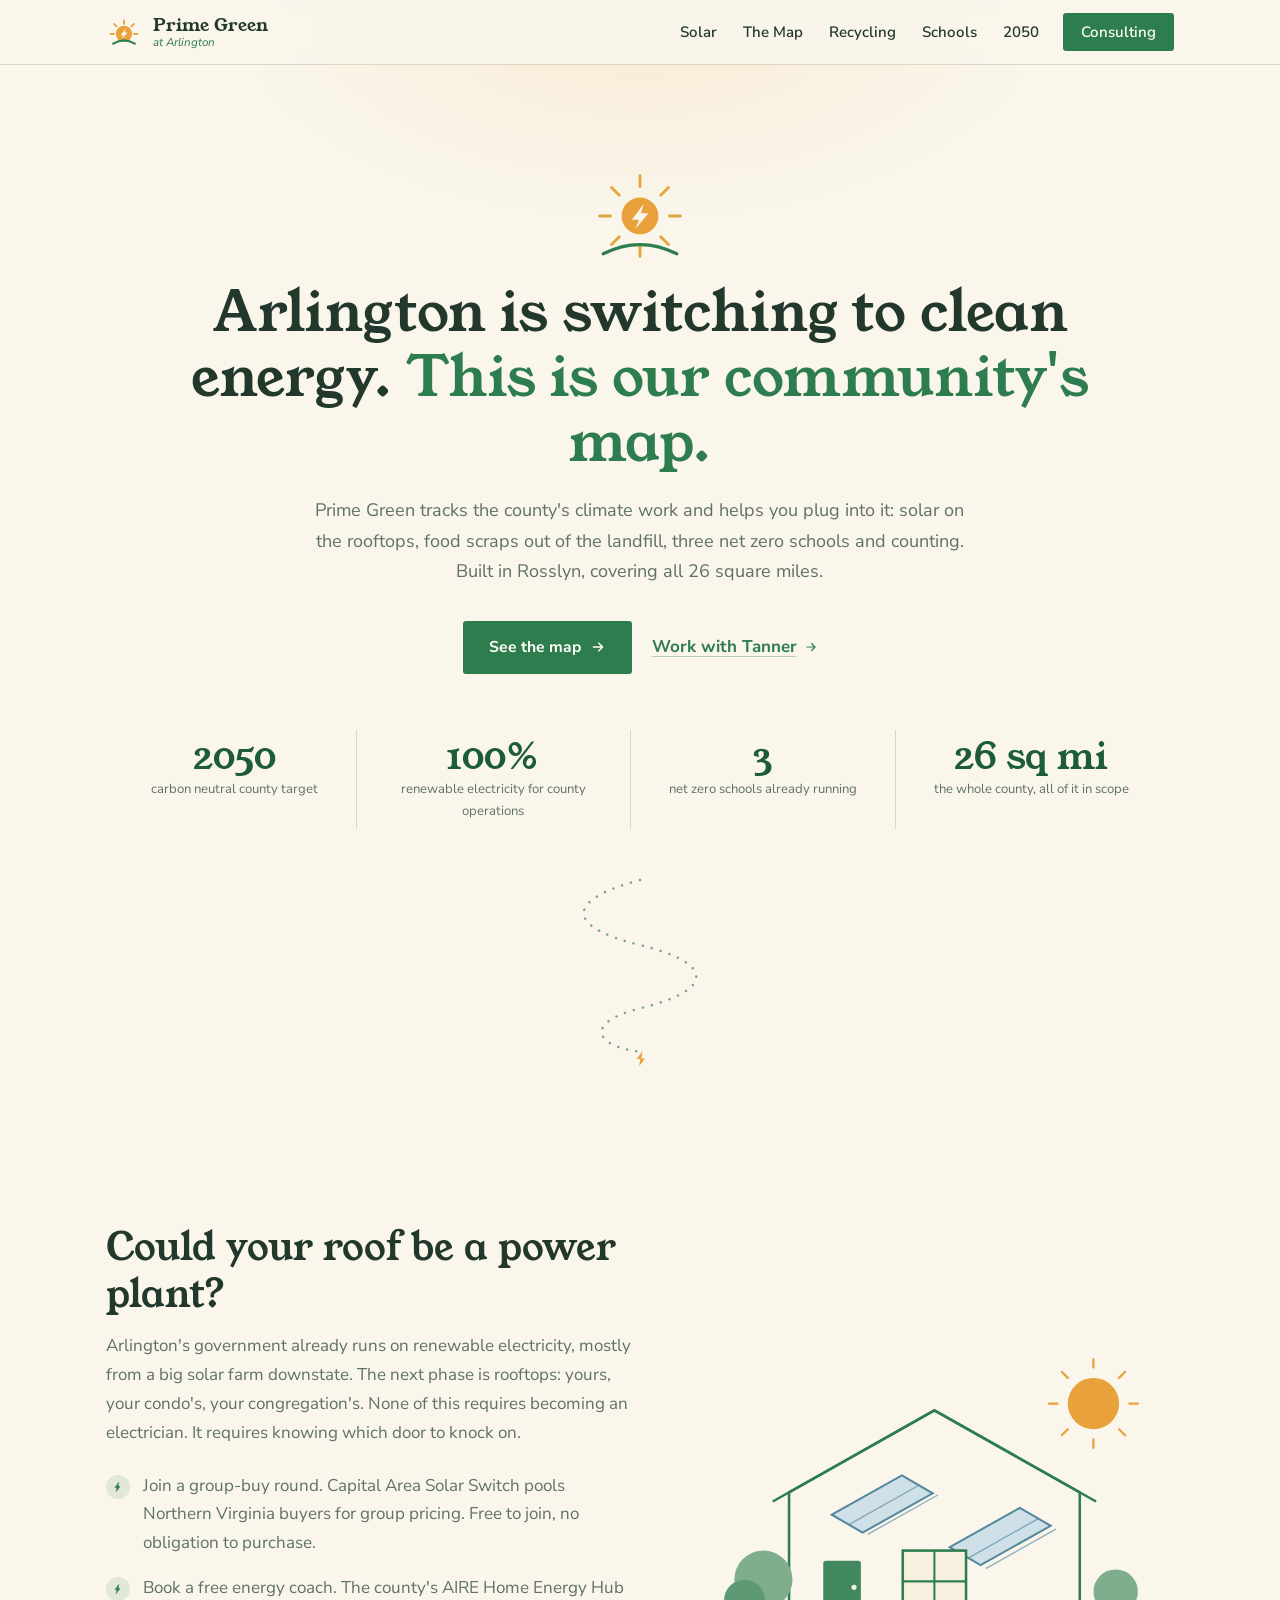
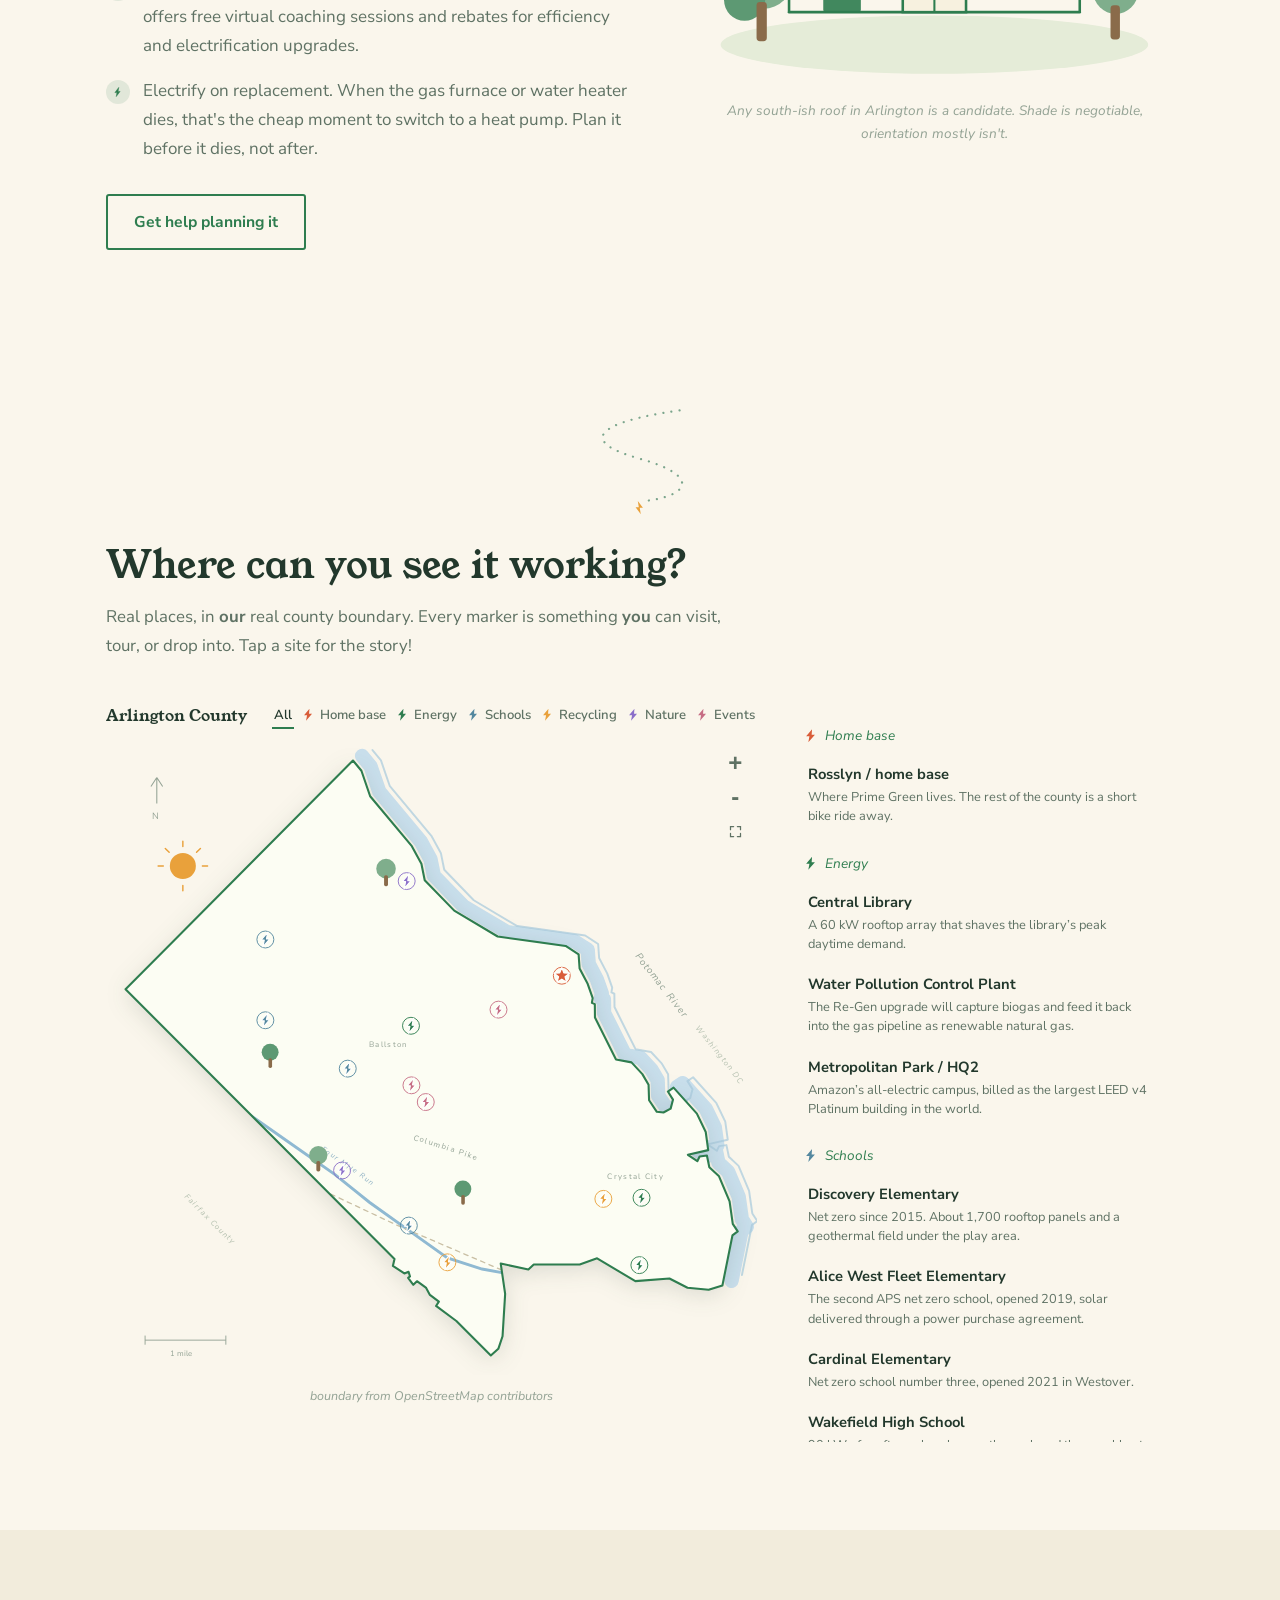
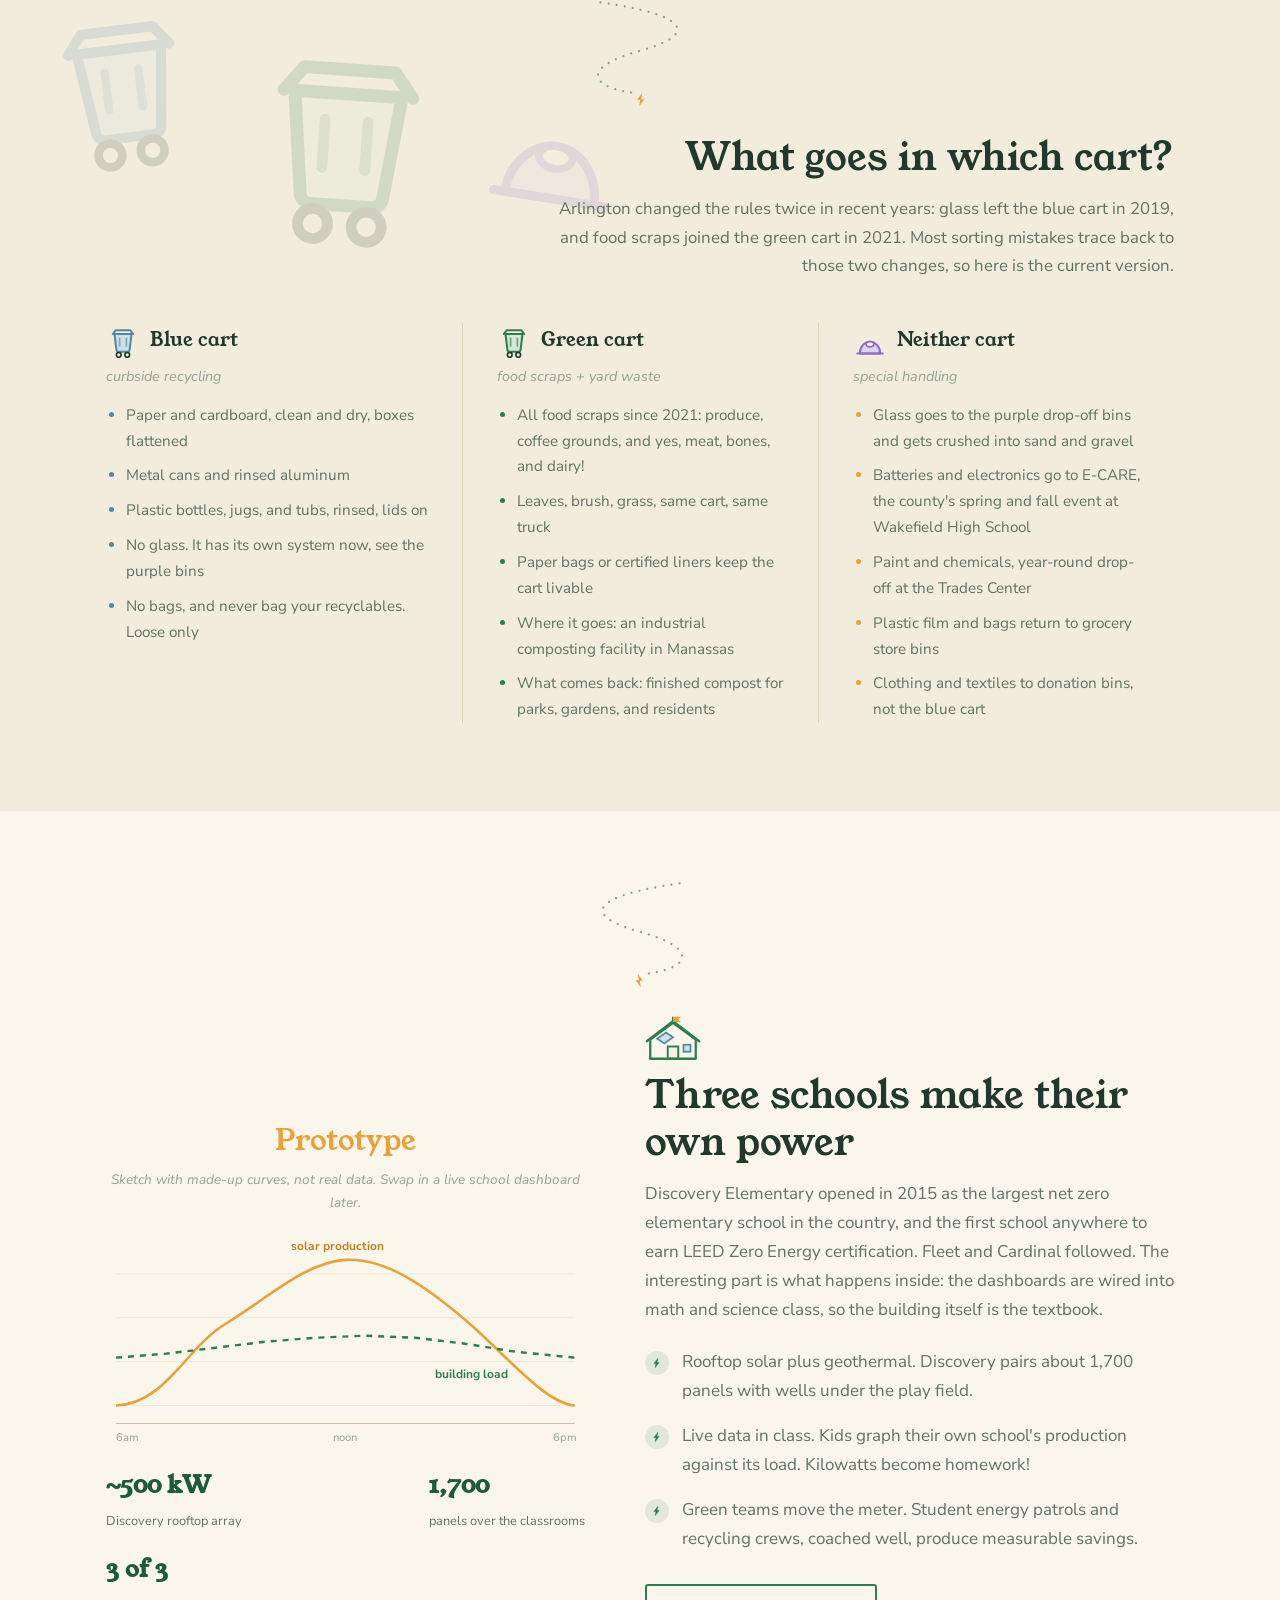
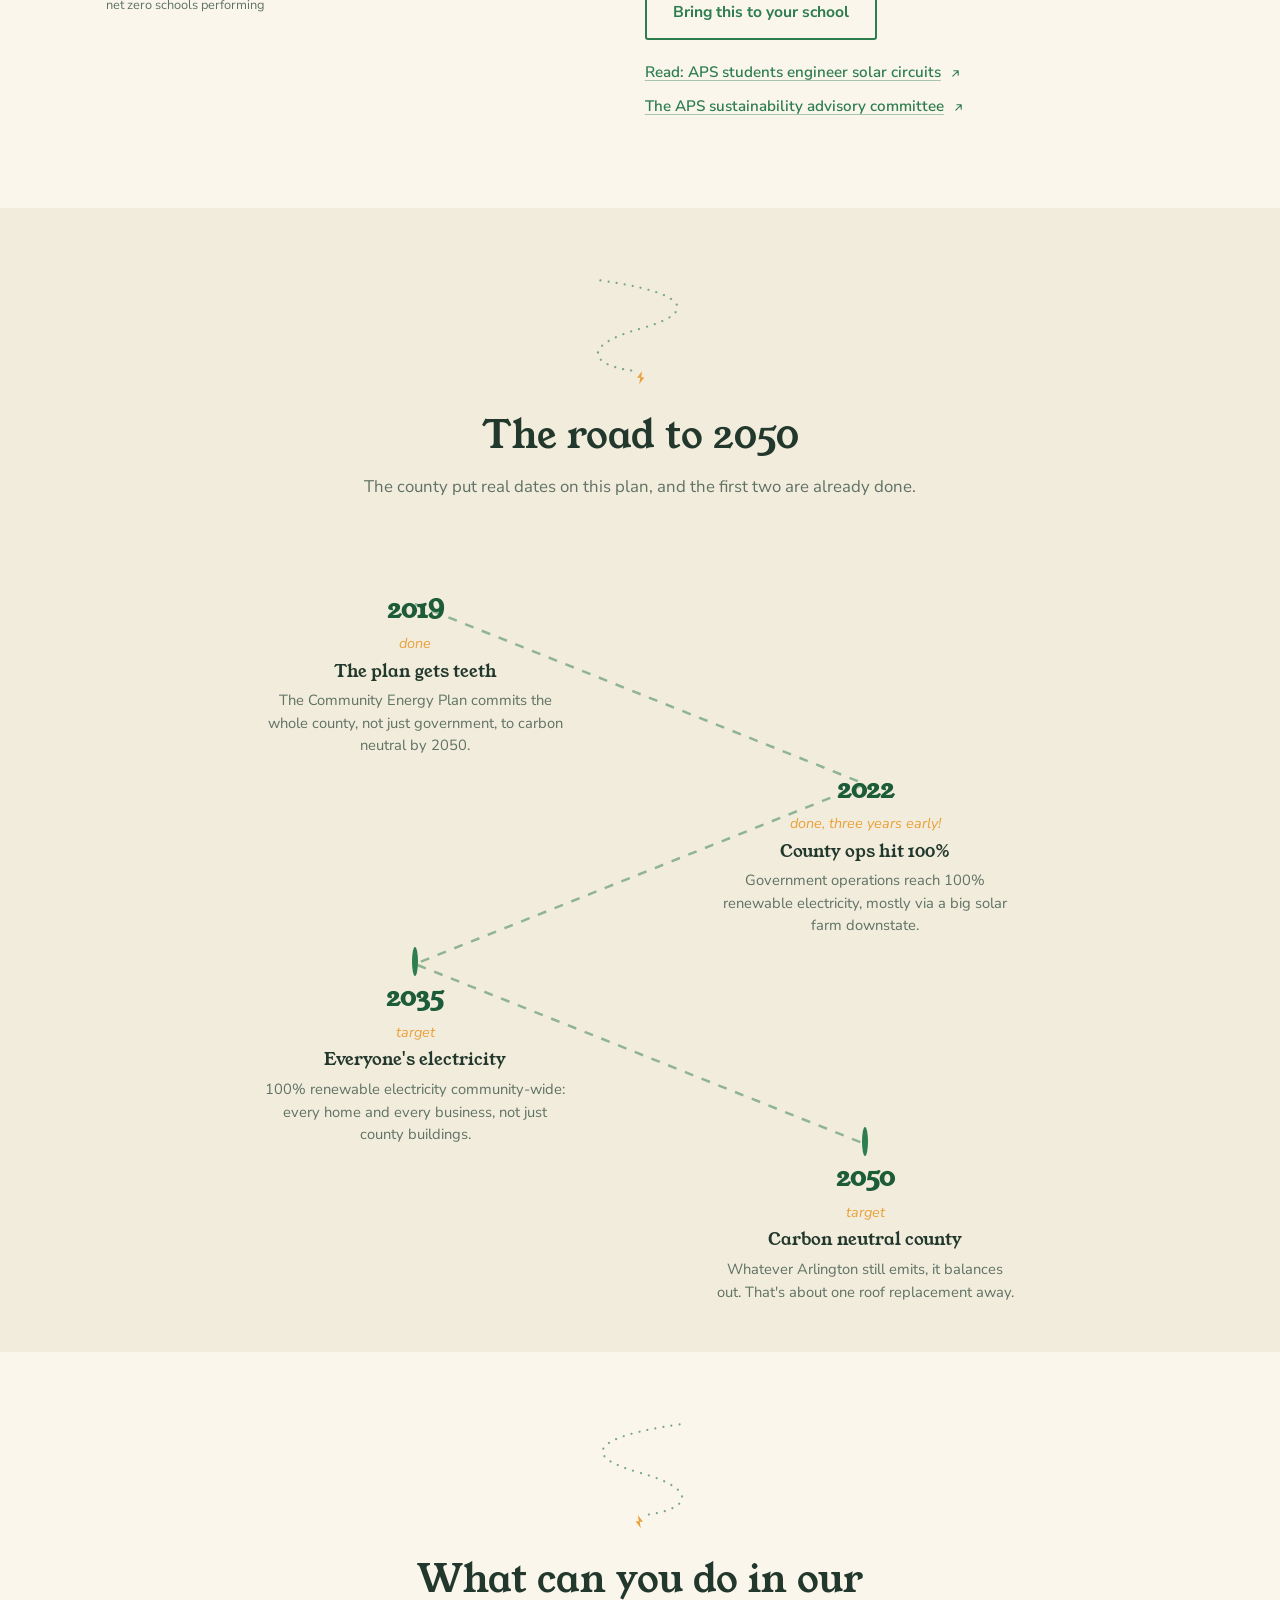
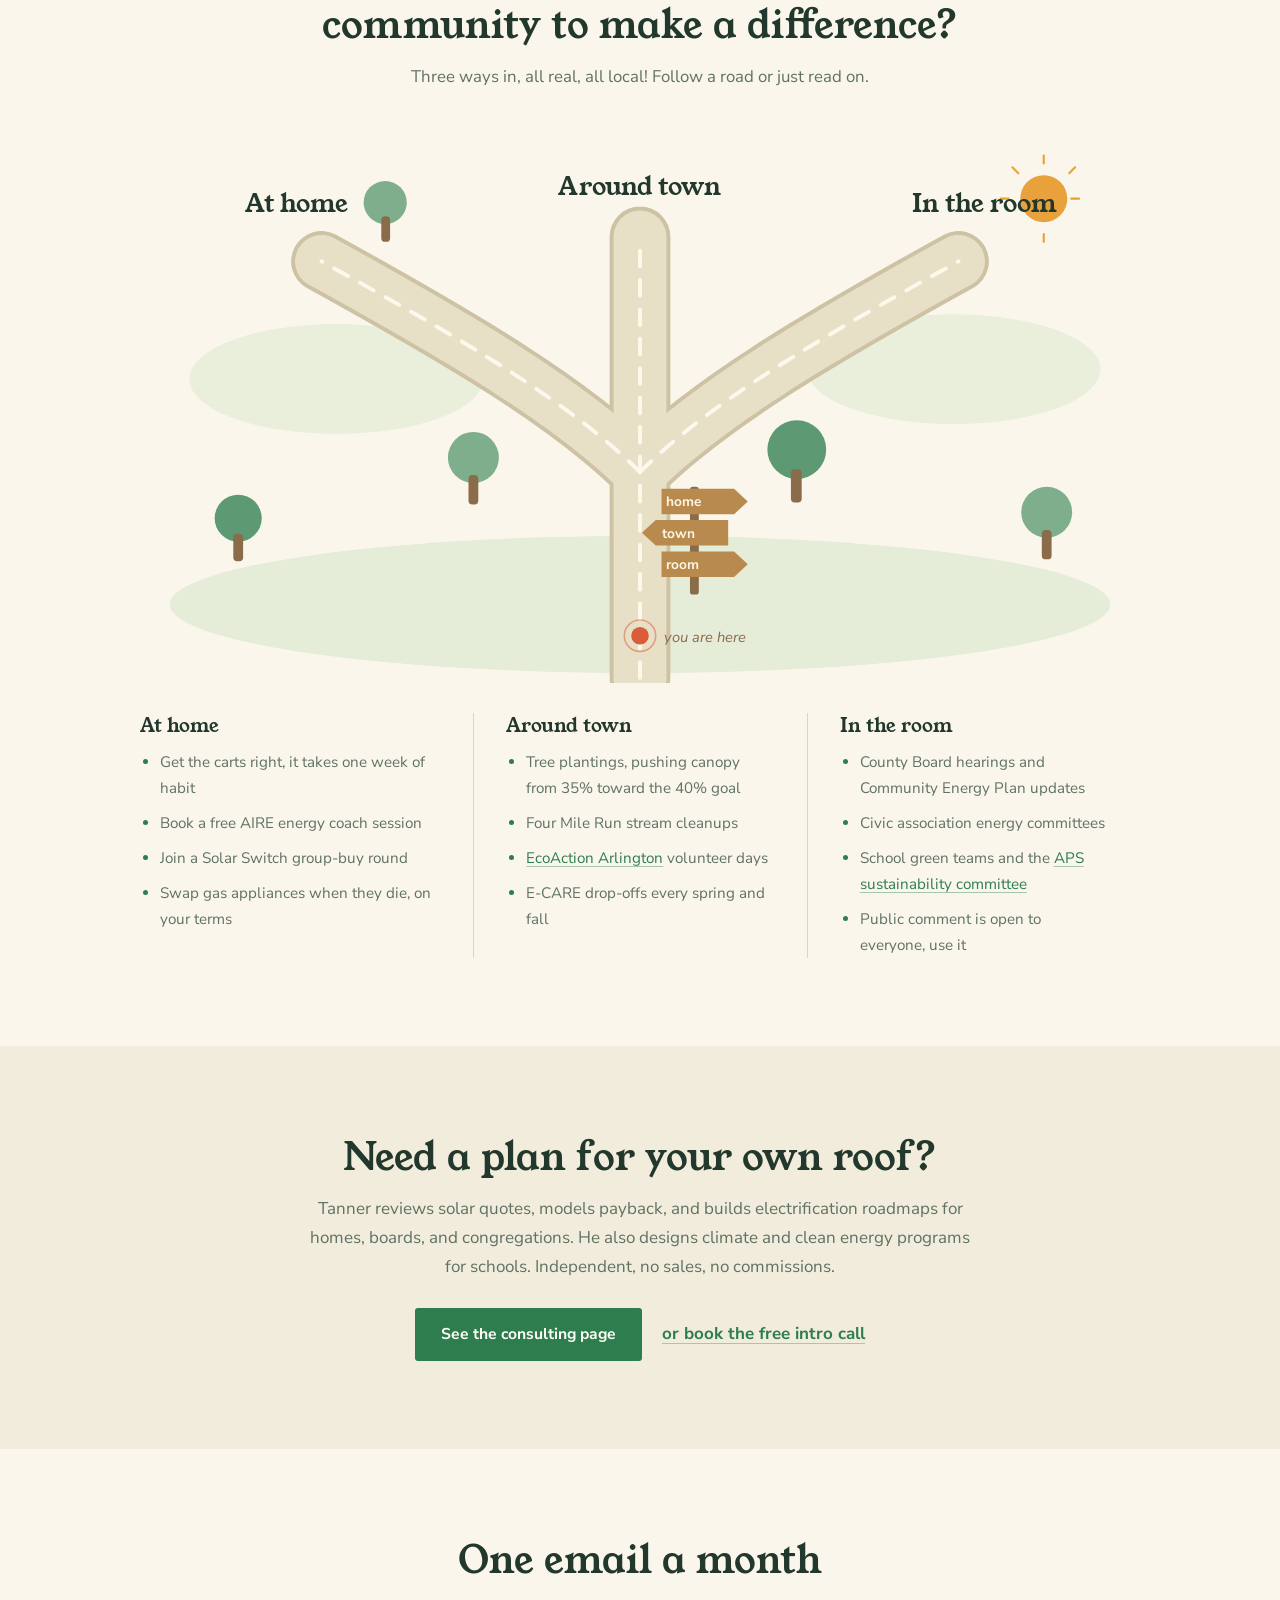
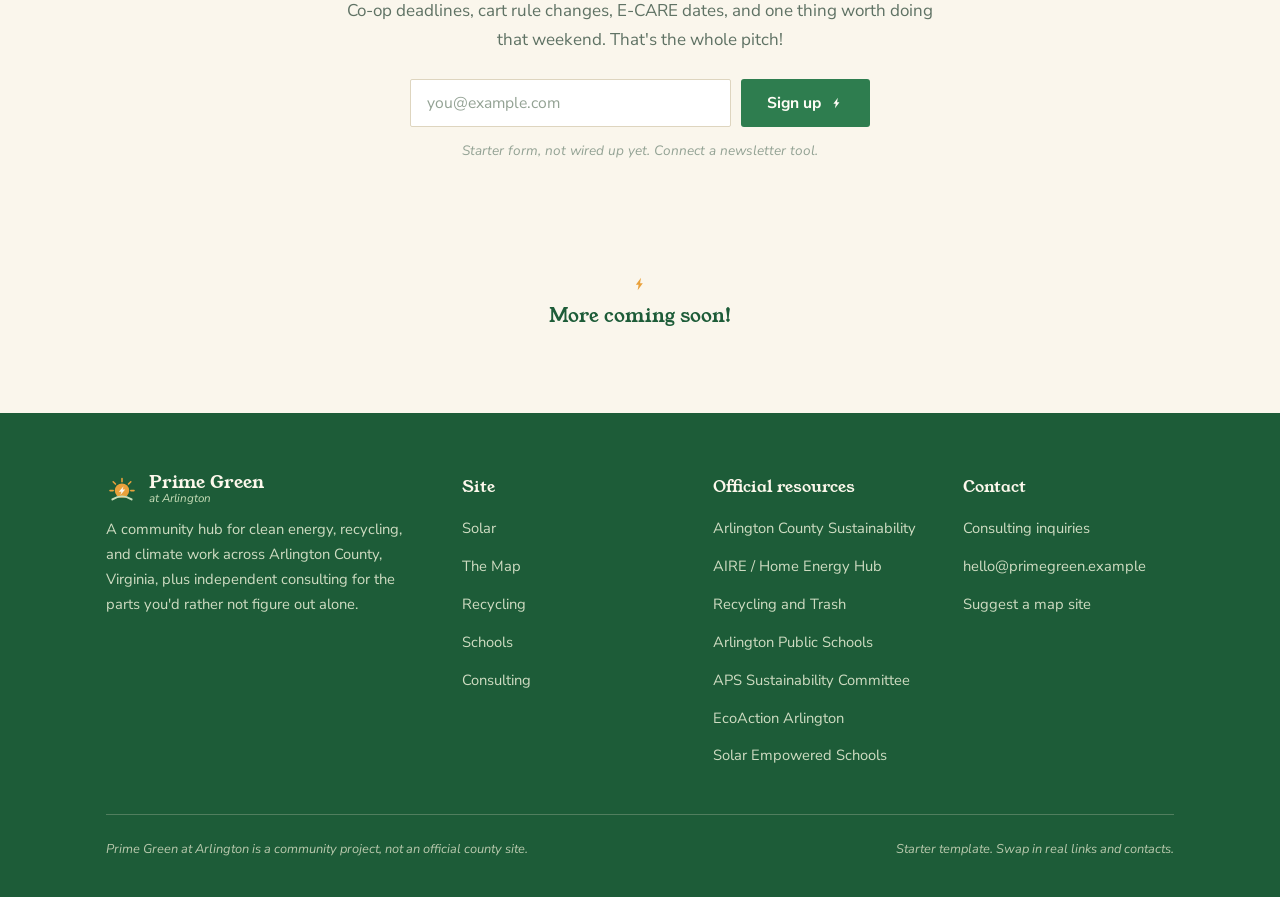
==== commit e7b86eef: "Add files via upload" ====
--- a/index.html
+++ b/index.html
@@ -110,6 +110,7 @@
 .dash .dcell b{display:block;font-family:var(--serif);font-size:1.5rem;color:var(--green-deep)}
 .dash .dcell small{font-size:.8rem;color:var(--soft)}
 .dash figcaption{margin:0 0 14px;font-style:italic;font-size:.85rem;color:var(--faint);text-align:center}
+.dash .proto{display:block;font-family:var(--serif);font-style:normal;font-size:1.8rem;color:var(--sun);margin-bottom:2px}
 
 /* ---------- zigzag timeline ---------- */
 .zig{position:relative;height:720px;max-width:900px;margin:0 auto}
@@ -169,10 +170,9 @@
 <script>
 (function(){
   const el=document.getElementById('intro');
-  if(sessionStorage.getItem('primeIntro')||matchMedia('(prefers-reduced-motion: reduce)').matches){el.remove();return}
+  if(matchMedia('(prefers-reduced-motion: reduce)').matches){el.remove();return}
   document.body.classList.add('intro-lock');
   const NS='http://www.w3.org/2000/svg';
-let view={x:0,y:0,w:VB.w,h:VB.h};
   const grid=document.getElementById('introGrid');
   const cells=[];
   for(let r=0;r<4;r++)for(let c=0;c<6;c++){
@@ -187,7 +187,6 @@
   const T=1500,t0=performance.now();let done=false;
   function finish(){
     if(done)return;done=true;
-    try{sessionStorage.setItem('primeIntro','1')}catch(e){}
     el.classList.add('done');document.body.classList.remove('intro-lock');
     setTimeout(()=>el.remove(),800);
   }
@@ -452,7 +451,7 @@
     <div class="trail flip" aria-hidden="true"><svg viewBox="0 0 300 150" fill="none"><path d="M96 6 C210 22 236 48 150 72 C64 96 84 124 148 130" stroke="#7ba58c" stroke-width="3" stroke-linecap="round" stroke-dasharray="0.1 11"/><path d="M153 129.5 L146 138.8 h4.4 L148.9 147.5 L156 138.2 h-4.4 Z" fill="#e9a13b"/></svg></div>
     <div class="school-feat">
       <figure class="dash reveal">
-        <figcaption>Prototype sketch with made-up curves, not real data. Swap in a live school dashboard later.</figcaption>
+        <figcaption><span class="proto">Prototype</span>Sketch with made-up curves, not real data. Swap in a live school dashboard later.</figcaption>
         <svg viewBox="0 0 480 220" xmlns="http://www.w3.org/2000/svg" fill="none">
           <g stroke="#eee7d3">
             <path d="M10 46h460M10 90h460M10 134h460M10 178h460"/>
